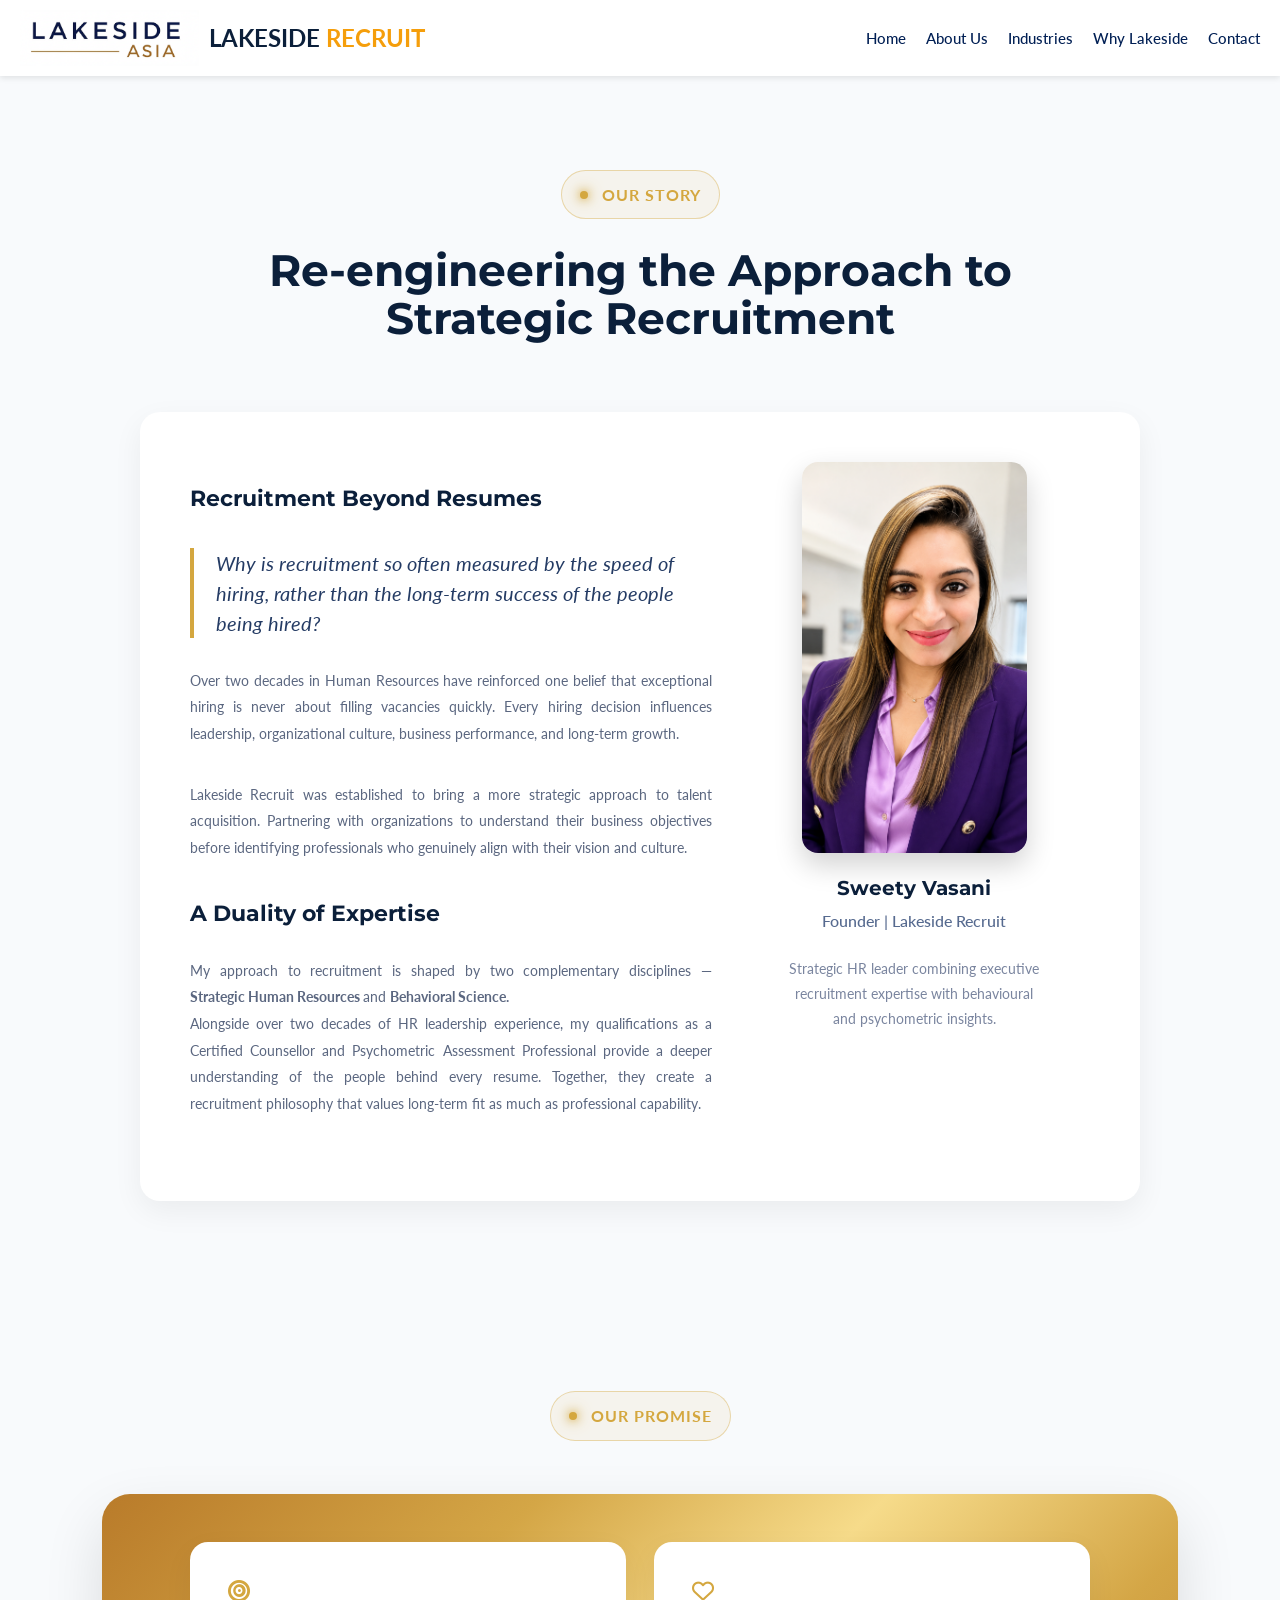
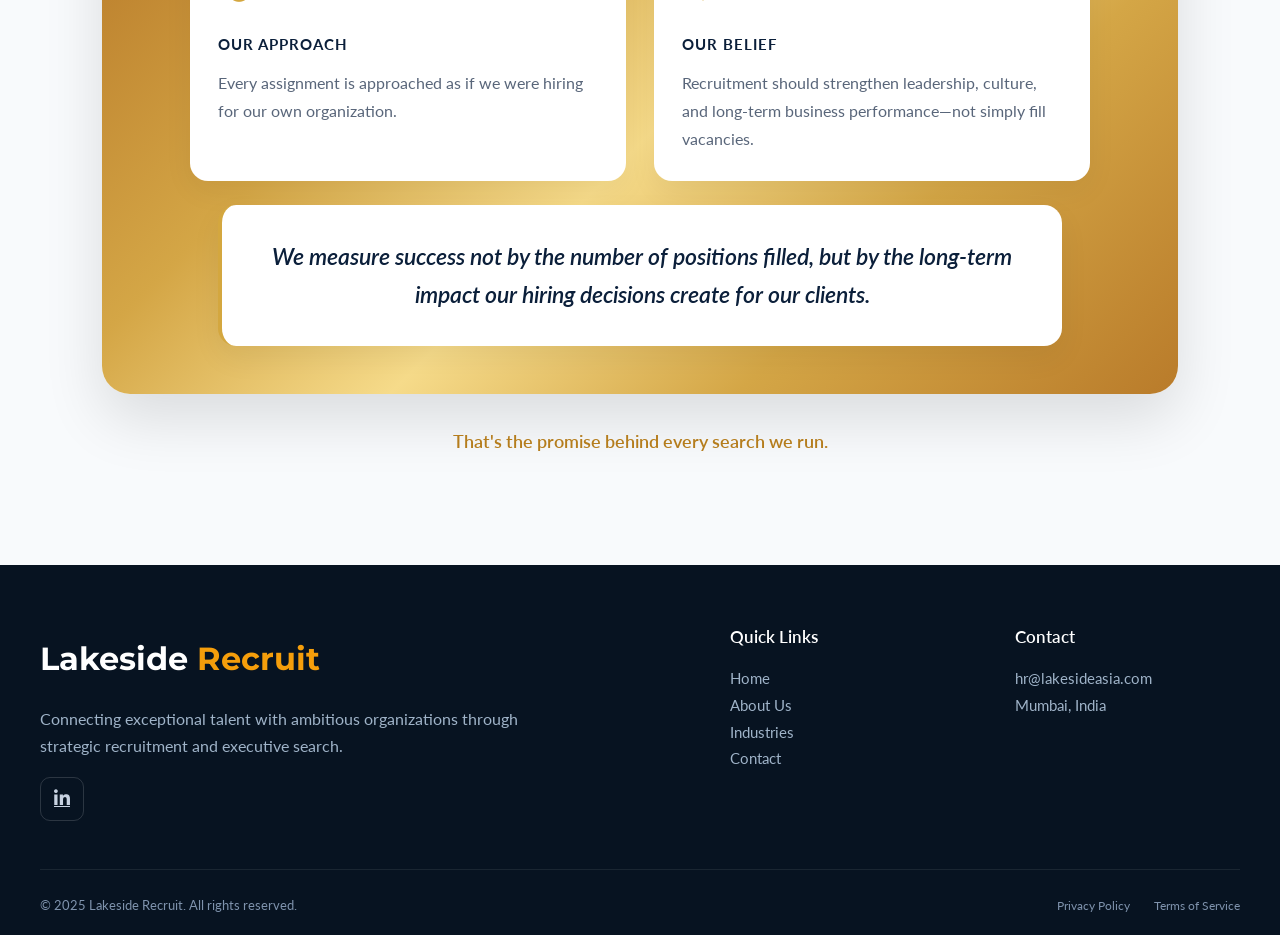
==== about.html @ e071c567 "Update about.html" ====
<!DOCTYPE html>
<html lang="en">
<head>
  <meta property="og:title" content="About Lakeside Recruit | Strategic Recruitment Experts" />
  <meta property="og:description" content="Learn how Lakeside Recruit combines strategic HR leadership, behavioural science, and executive search expertise to help organizations make better hiring decisions." />
<meta property="og:image" content="https://sweetyvasani.github.io/Lakeside-Recruit/assets/lakeside-recruit-social-banner.png" />
  <meta property="og:image:width" content="1200" />
<meta property="og:image:height" content="630" />
<meta property="og:image:alt" content="Lakeside Recruit | Executive Search | Strategic Recruitment | India & Global Reach" />
  
  <meta property="og:type" content="website" />
  <meta charset="UTF-8" />
  <meta name="viewport" content="width=device-width, initial-scale=1.0"/>
  
  <title>About Lakeside Recruit | Strategic Recruitment Experts</title>
  <meta name="description"
      content="Learn how Lakeside Recruit combines strategic HR leadership, behavioural science, and executive search expertise to help organizations make better hiring decisions.">

  <link rel="canonical" href="https://recruit.lakesideasia.com/about.html">

  <!-- Favicon -->
<link rel="icon" type="image/png" sizes="96x96" href="favicon-96x96.png">
<link rel="icon" type="image/svg+xml" href="favicon.svg">
<link rel="shortcut icon" href="favicon.ico">
<link rel="apple-touch-icon" sizes="180x180" href="apple-touch-icon.png">
<meta name="apple-mobile-web-app-title" content="Lakeside Recruit">
<link rel="manifest" href="site.webmanifest">
  <meta name="theme-color" content="#0B1F3A">
  

    <!-- ✅ Load Google Fonts -->
  <link href="https://fonts.googleapis.com/css2?family=Lato:wght@300;400;700&family=Montserrat:wght@500;600;700&display=swap" rel="stylesheet">

   <link rel="stylesheet" href="https://cdnjs.cloudflare.com/ajax/libs/font-awesome/6.4.0/css/all.min.css">
  <link rel="stylesheet" href="assets/style.css?" />

  <!-- Smooth Scroll -->
  <style>
    html {
      scroll-behavior: smooth;
    }
  </style>

 </head>
<body>
 <!-- Header -->
<header>
  <a href="index.html" class="brand">
    <img src="assets/Lakeside Human Capital Logo.png" alt="Lakeside Recruit Logo" class="logo-img" />
    <span class="brand-name">
      <strong class="brand-bold">LAKESIDE</strong>
    <strong class="brand-accent">RECRUIT</strong>
    </span>
  </a>
      <!-- add this inside header, after your <nav> -->
  <button class="menu-toggle" aria-label="Open menu" aria-expanded="false">☰</button>
  
  <nav>
    <ul>
      <li><a href="index.html">Home</a></li>
      <li><a href="about.html" class="active">About Us</a></li>
      <li><a href="index.html#industries">Industries</a></li>
      <li><a href="index.html#why-us">Why Lakeside</a></li>
       <li><a href="index.html#contact">Contact</a></li>
    </ul>
  </nav>
</header>
  

  <!-- ✅ Add the mobile nav block right AFTER the header -->
  <nav class="mobile-nav" aria-hidden="true">
    <ul>
      <li><a href="index.html">Home</a></li>
      <li><a href="about.html" class="active">About Us</a></li>
       <li><a href="index.html#industries">Industries</a></li>
      <li><a href="index.html#why-us">Why Lakeside</a></li>
      <li><a href="index.html#contact">Contact</a></li>
    </ul>
  </nav>


<!-- ==========================
     ABOUT STORY
========================== -->

<section class="about-story">

    <div class="container">

        <span class="section-eyebrow">
            <span class="eyebrow-dot"></span>
            OUR STORY
        </span>

        <h1>
            Re-engineering the Approach to <br>
            Strategic Recruitment
        </h1>

        <div class="story-card">

            <!-- Left -->

            <div class="story-content">

                <h2>Recruitment Beyond Resumes</h2>

                <blockquote>

                    Why is recruitment so often measured by the speed of hiring,
                    rather than the long-term success of the people being hired?

                </blockquote>

                <p>

                  Over two decades in Human Resources have reinforced one belief that exceptional hiring is never about filling vacancies quickly. 
                  Every hiring decision influences leadership, organizational culture, business performance, and long-term growth.

                </p>

                <p>

                  Lakeside Recruit was established to bring a more strategic approach to talent acquisition. 
                  Partnering with organizations to understand their business objectives before identifying professionals who genuinely align with their vision and culture.

                </p>

                <h2>A Duality of Expertise</h2>

                <p>

                  My approach to recruitment is shaped by two complementary disciplines — <strong> Strategic Human Resources </strong> and <strong> Behavioral Science. </strong> <br>
                  Alongside over two decades of HR leadership experience, my qualifications as a Certified Counsellor and Psychometric Assessment Professional provide a deeper understanding of the people behind every resume. Together, they create a recruitment philosophy that values long-term fit as much as professional capability.  
                  

                </p>

                         </div>

            <!-- Right -->

            <div class="founder-card">

                <img src="assets/Sweety Pic-3.png"
                     alt="Sweety Vasani">

                <h3>Sweety Vasani</h3>

                <span>
                    Founder | Lakeside Recruit
                </span>

                <p>

                Strategic HR leader combining executive recruitment expertise with behavioural and psychometric insights.

                </p>

            </div>

        </div>

    </div>

</section>


  <!-- ==========================
     OUR PROMISE
========================== -->

<section class="about-promise">

    <div class="container">

        <div class="promise-header">

            <span class="section-eyebrow">
                <span class="eyebrow-dot"></span>
                OUR PROMISE
            </span>

        </div>

      <div class="promise-panel">
        <div class="promise-grid">

            <div class="promise-box">

                <div class="promise-icon">
                    <i class="fas fa-bullseye"></i>
                </div>

                <h4>OUR APPROACH</h4>

                <p>
                    Every assignment is approached as if we were hiring for our own organization.
                </p>

            </div>

            <div class="promise-box">

                <div class="promise-icon">
                    <i class="far fa-heart"></i>
                </div>

                <h4>OUR BELIEF</h4>

                <p>
                    Recruitment should strengthen leadership, culture, and long-term business performance—not simply fill vacancies.
                </p>

            </div>

        </div>
    

        <div class="promise-quote">

            <blockquote>

                We measure success not by the number of positions filled,
                but by the long-term impact our hiring decisions create
                for our clients.

            </blockquote>

        </div>
          </div>

        <p class="promise-ending">
            That's the promise behind every search we run.
        </p>

    </div>

</section>


  <!-- ==========================
     Footer
========================== -->


<footer class="footer">

    <div class="container">

        <div class="footer-content">

            <!-- Left -->
            <div class="footer-brand">
                <h3>Lakeside <span>Recruit</span></h3>

                <p>
                    <p>
Connecting exceptional talent with ambitious organizations through strategic recruitment and executive search.
</p>
            

                <div class="footer-social">
                    <a href="https://www.linkedin.com/company/lakeside-human-capital/" target="_blank" rel="noopener noreferrer" aria-label="LinkedIn">
    <i class="fab fa-linkedin-in"></i>
</a>
                    
                                  </div>
            </div>

            <!-- Center -->
            <div class="footer-links">
                <h4>Quick Links</h4>

                <ul>
                    <li><a href="index.html">Home</a></li>
                    <li><a href="about.html">About Us</a></li>
                    <li><a href="index.html#industries">Industries</a></li>
                    <li><a href="index.html#contact">Contact</a></li>
                </ul>
            </div>

            <!-- Right -->
           <div class="footer-contact">
    <h4>Contact</h4>

    <ul>
        <li>
            <a href="mailto:hr@lakesideasia.com">
                hr@lakesideasia.com
            </a>
        </li>

        <li>
           <span>Mumbai, India</span>
            </a>
        </li>
    </ul>
</div>

        </div>

        <!-- Bottom Footer -->
        <div class="footer-bottom">

            <p>© 2025 Lakeside Recruit. All rights reserved.</p>

            <div class="footer-bottom-links">
                <a href="#">Privacy Policy</a>
                <a href="#">Terms of Service</a>
            </div>

        </div>

    </div>

</footer>

  <script src="script.js"></script>
</body>
</html>
---- assets/style.css ----
/* ================== GLOBAL ================== */
body {
  margin: 0;
  font-family: 'Lato', sans-serif;
  color: #333;
  line-height: 1.7;
}

/* Force hide hamburger on desktop */
.menu-toggle {
  display: none;
}

/* Headings & Brand Font */
h1, h2, h3 {
  font-family: 'Montserrat', sans-serif;  
}

.navbar-brand {
  font-family: 'Montserrat', sans-serif;
  font-weight: 700;
  letter-spacing: 1px;
  color: #0b1f3b;
}

html, body {
  overflow-x: hidden;
}

/* ================== HEADER ================== */
header {
  position: fixed;          
  top: 0;
  left: 0;
  width: 100%;
  display: flex;
  align-items: center;   /* keeps logo + text aligned vertically */
  justify-content: space-between;   /* ✅ logo left, nav right */
  background: #fff;        /* White background */
  padding: 10px 20px;
  z-index: 1000;
  box-shadow: 0 2px 6px rgba(0,0,0,0.1); /* subtle shadow */
  box-sizing: border-box;   /* ✅ include padding inside width */
}

/* Brand block (logo + text) */
header .brand {
  display: flex;
  align-items: center;   /* ✅ keeps text vertically centered with logo */
  text-decoration: none;
  flex-shrink: 0;   /* ✅ logo never shrinks */
}

header img {
  height: 64px;   /* mobile / default */
  width: auto;
}

.brand-bold {
    color: #0b1f3a;      /* Your existing navy */
    font-weight: 700;
}

.brand-accent {
    color: #f59e0b;      /* Same orange as footer */ 
    font-weight: 700;
}

@media (min-width: 1024px) {
  header img {
    height: 56px; /* desktop */
  }
}

header .brand-name {
  font-size: 24px;
  font-weight: 600;
  color: #001F54;   /* Navy text */
  margin-left: 10px;
  white-space: nowrap;   /* ✅ keeps text on one line */
}

/* navigation menu */

header nav {
  flex: 1;               /* ✅ nav takes remaining space */
  display: flex;
  justify-content: flex-end; /* ✅ push items to the right */
  min-width: 0;          /* ✅ allow shrinking */
}

header nav ul {
  display: flex;
  flex-wrap: wrap;       /* ✅ prevent overflow by wrapping */
  list-style: none;
  margin: 0;
  padding: 0;
}

header nav ul li {
  margin-left: 20px;
  white-space: nowrap;   /* ✅ keep items on one line each */
}

header nav ul li a {
  text-decoration: none;
  font-size: 15px;  /* ✅ slightly smaller text */
  font-weight: 500;
  color: #001F54;   /* Navy text */
  transition: color 0.3s ease, border-bottom 0.3s ease;
}

header nav ul li a:hover {
  color: #14b8a6; /* ✅ Teal hover */
  border-bottom: 2px solid #14b8a6; /* ✅ Teal underline */
  padding-bottom: 2px;
}

/* Push page content down so it doesn’t hide under sticky nav */
body {
  padding-top: 70px; /* adjust depending on navbar height */
}

/* ================== MOBILE NAV + HERO TWEAKS (append only) ================== */

/* mobile hamburger button (hidden on desktop) */
.menu-toggle {
  display: none;
  background: none;
  border: none;
  font-size: 22px;
  line-height: 1;
  cursor: pointer;
  padding: 8px;
  color: #0a2540;
  background: transparent;
  border-radius: 6px;
}

/* mobile menu container (hidden by default) */
.mobile-nav {
  position: fixed;
  left: 12px;
  right: 12px;
  top: 72px;
  background: #fff;
  border-radius: 12px;
  box-shadow: 0 16px 40px rgba(0,0,0,0.12);
  overflow: hidden;
  max-height: 0;
  opacity: 0;
  transition: max-height .32s ease, opacity .24s ease;
  z-index: 1500;
}

.mobile-nav.open {
  max-height: 520px;
  opacity: 1;
}

.mobile-nav ul {
  list-style: none;
  margin: 0;
  padding: 12px;
  display: flex;
  flex-direction: column;
  gap: 6px;
}

.mobile-nav a {
  display: block;
  padding: 12px 14px;
  text-decoration: none;
  color: #0a2540;
  font-weight: 600;
  border-radius: 8px;
}

.mobile-nav a:hover {
  background: rgba(20,184,166,0.06);
  color: #14b8a6;
}

/* Small-screen overrides */
@media (max-width: 768px) {
  .menu-toggle { display: block; }
  header nav { display: none !important; }
  header img { display: none; }
    body { padding-top: 62px; }
  .mobile-nav { top: 62px; left: 10px; right: 10px; }


  /* Fix brand overflow on mobile */

  header {
    justify-content: space-between;
    padding: 12px 18px;
}
  
header .brand {
  flex-shrink: 1;   /* allow brand to shrink */
  min-width: 0;     /* prevent overflow in flex */
  width: auto;
}


header .brand-name {
  font-size: 26px;   /* smaller so full name fits */
  margin-left: 0;
  font-weight: 700;
  white-space: nowrap;
}

.menu-toggle{
    display:block;
    position:absolute;
    right:16px;
    top:50%;
    transform:translateY(-50%);

    width:42px;
    height:42px;

    border:none;
    background:none;

    font-size:28px;
    color:#0B1F3A;

    cursor:pointer;

    z-index:2000;
}  
}


/* ===============================
   Hero Section - Lakeside Recruit
================================ */

.recruit-hero {
  position: relative;
  background-color: #0B1F3A;
  color: #ffffff;
    display: flex;
  padding-top: 60px;
  padding-bottom: 80px;
  overflow: hidden;
      min-height: 70vh;
    align-items: center;
  justify-content: center;
}

/* Subtle grid overlay */
.recruit-hero::before {
  content: "";
  position: absolute;
  inset: 0;
  background-image: 
    linear-gradient(rgba(255,255,255,0.025) 1px, transparent 1px),
    linear-gradient(90deg, rgba(255,255,255,0.04) 1px, transparent 1px);
  background-size: 60px 60px;
  pointer-events: none;
}

/* Soft blueprint texture overlay */
.recruit-hero .hero-overlay {
  position: absolute;
  inset: 0;
  background: radial-gradient(circle at 30% 40%, rgba(255,255,255,0.05), transparent 60%);
  pointer-events: none;
}

.recruit-hero .hero-content {
  position: relative;
  max-width: 1200px;
  width: 100%;
    z-index: 2;
margin-bottom: 0;
  text-align: center;

  display: flex;
  flex-direction: column;
  align-items: center;
  
  opacity: 0;
  transform: translateY(25px);
  animation: fadeUp 0.8s ease forwards;
}

@keyframes fadeUp {
  to {
    opacity: 1;
    transform: translateY(0);
  }
}


.recruit-hero .hero-eyebrow {
  display: inline-flex;
  align-items: center;
  justify-content: center;
  padding: 12px 22px;
  border: 1px solid rgba(212,167,63,0.40);
  border-radius: 999px;
  background: rgba(212,167,63,0.08);
  color: #d4a73f;
    font-size: 18px;
  font-weight: 700;
  letter-spacing: 1px;
    text-transform: uppercase;
    margin-bottom: 12px;
    box-shadow:
    0 0 12px rgba(212,167,63,0.12),
    0 0 24px rgba(212,167,63,0.05);

  animation: eyebrowPulse 3s ease-in-out infinite;
  }

@keyframes eyebrowPulse {

  0% {
    box-shadow:
      0 0 12px rgba(212,167,63,0.10),
      0 0 24px rgba(212,167,63,0.04);
  }

  50% {
    box-shadow:
      0 0 20px rgba(212,167,63,0.25),
      0 0 40px rgba(212,167,63,0.10);
  }

  100% {
    box-shadow:
      0 0 12px rgba(212,167,63,0.10),
      0 0 24px rgba(212,167,63,0.04);
  }
}

.eyebrow-dot {
  width: 8px;
  height: 8px;
  border-radius: 50%;
  background: #D4A73F;
  margin-right: 10px;

  box-shadow:
    0 0 8px #D4A73F,
    0 0 16px #D4A73F;

  animation: dotPulse 2s ease-in-out infinite;
}

@keyframes dotPulse {
  50% {
    transform: scale(1.25);
  }
}

.eyebrow-text {
    display: inline-block;
    animation: eyebrowFloat 3s ease-in-out infinite;
}

@keyframes eyebrowFloat {

    0% {
        transform: translateY(0px);
    }

    50% {
        transform: translateY(-2px);
    }

    100% {
        transform: translateY(0px);
    }

}

.recruit-hero h1 {
  font-size: 68px;
  font-weight: 600;
  line-height: 1.02;
  margin-bottom: 20px;
  letter-spacing: -1px;
  max-width: 1100px;
  text-align: center;
  color: #F8F9FB;
}

.hero-accent {
    color: #D4A73F;      /* Same orange as footer */ 
  white-space: nowrap;
  background: linear-gradient(
        135deg,
        #8F5B1E 0%,
        #B67A2A 18%,
        #D4A73F 38%,
        #F2D48A 50%,
        #D4A73F 62%,
        #B67A2A 82%,
        #8F5B1E 100%
    );
  
-webkit-background-clip: text;
    background-clip: text;
    -webkit-text-fill-color: transparent;

    font-weight: 800;
}



.recruit-hero h1 .hero-line {
  display: block;
  }

.recruit-hero .hero-subtext {
  font-size: 20px;
  line-height: 1.8;
  opacity: 0.9;
  margin-bottom: 0px;
  max-width: 850px;
    text-align: center;
  color: rgba(255,255,255,0.82);
}

.recruit-hero .hero-audience {
  font-size: 15px;
  opacity: 0.7;
  margin-bottom: 42px;
}

.hero-tagline {
  font-size: 24px;
  font-weight: 600;
  color: #f59e0b;
  margin: 12px 0 18px;
  line-height: 1.3;
  text-align: center;
}

/* Buttons */
.recruit-hero .hero-buttons {
  display: flex;
  justify-content: center;
   margin-top: 32px;
}

@media (max-width: 768px) {
  .hero-buttons {
    flex-direction: column;
    align-items: flex-start;
  }
}

.recruit-hero .btn-primary {
  background: linear-gradient(
135deg,
#7a4d22 0%,
#a56a2a 25%,
#d39a4d 50%,
#e9c27a 70%,
#a56a2a 100%
);
  
  color: #0B1F3A;
  padding: 18px 42px;
  border-radius: 8px;
  text-decoration: none;
  font-weight: 600;
  transition: all 0.35s ease;
  border: 1px solid rgba(255,255,255,0.12);
  
    box-shadow:
      0 12px 24px rgba(165,106,42,0.30),
      inset 0 1px 1px rgba(255,255,255,0.20);
  
   position: relative;
  overflow: hidden;
}

.recruit-hero .btn-primary::after {
  content: "";
  position: absolute;
  inset: 1px;

  border-radius: 7px;

  background: linear-gradient(
      to bottom,
      rgba(255,255,255,0.15),
      transparent 35%
  );

  pointer-events: none;
}

.recruit-hero .btn-primary:hover {
  box-shadow:
      0 14px 30px rgba(212,167,63,0.35),
      0 0 24px rgba(212,167,63,0.18);
  transform: translateY(-3px);
}

.recruit-hero .btn-primary::before {
  content: "";

  position: absolute;

  top: 0;
  left: -100%;

  width: 100%;
  height: 100%;

  background: linear-gradient(
      120deg,
      transparent,
      rgba(255,255,255,0.25),
      transparent
  );

  transition: all 0.8s ease;
}

.recruit-hero .btn-primary:hover::before {
  left: 100%;
}


/* Gradient divider */
.recruit-hero .hero-divider {
  position: absolute;
  bottom: 0;
  left: 0;
  width: 100%;
  height: 3px;
  background: linear-gradient(90deg, #2bb673, #d4a73f, #2c7be5);
}

/* Responsive */
@media (max-width: 768px) {

    .recruit-hero{
        min-height: auto;
        padding: 90px 24px 70px;
    }

    .recruit-hero .hero-content{
        max-width:100%;
    }

    .recruit-hero .hero-eyebrow{

        padding:12px 18px;
        font-size:15px;
        line-height:1.4;

        max-width:340px;
        width:100%;
        justify-content:center;

        margin-bottom:24px;
    }

    .recruit-hero h1{

        font-size:34px;
        line-height:1.08;

        margin-bottom:22px;

        letter-spacing:-0.5px;
    }

    .recruit-hero .hero-subtext{

        font-size:14px;
        line-height:1.7;

        max-width:100%;

        margin-bottom:0;
    }

    .hero-tagline{

        font-size:20px;
        line-height:1.4;

        margin:16px 0;
    }

    .recruit-hero .hero-buttons{

        width: 100%;
    display: flex;
    justify-content: center;
    margin-top: 30px;
      margin-top:30px;
    }

    .recruit-hero .btn-primary{
         width: auto;
    min-width: 280px;
    max-width: 320px;
    padding: 16px 28px;
    text-align: center;
    }

}

/* =================================
   RECRUITMENT HIGHLIGHTS
================================= */

.recruit-highlights {
    background: #ffffff;
    padding: 45px 20px 55px;
}

.highlights-grid {
    max-width: 1150px;
    margin: 0 auto;

    display: grid;
    grid-template-columns: repeat(5, 1fr);
    gap: 18px;
}

.highlight-card {
    background: #ffffff;

    border: 2px solid #3f56cc;

    border-radius: 12px;

    padding: 24px 18px;

    text-align: center;

    transition: all 0.3s ease;

    box-shadow:
        0 6px 14px rgba(0,0,0,0.05);
}

.highlight-card:hover {
    transform: translateY(-5px);

    box-shadow:
        0 15px 28px rgba(0,0,0,0.10);
}

.highlight-icon {
    margin-bottom: 16px;
}

.highlight-icon i {
    font-size: 30px;
    color: #7f89f0;
}

.highlight-card h3 {
    margin: 0 0 4px;

    font-size: 18px;
    font-weight: 700;

    color: #222;
    line-height: 1.3;
}

.highlight-card .highlight-title {
  font-size: 18px;
    font-weight: 700;
       margin: 13px 0 17px;
   line-height: 1.2;
}

.highlight-card .highlight-number {
    font-size: 34px !important;
    font-weight: 800;
    line-height: 1;
}

.highlight-card p {
    margin: 0;

    font-size: 15px;
    color: #555;

    line-height: 1.4;
}

@media (max-width: 992px) {

    .highlights-grid {
        grid-template-columns: repeat(2, 1fr);
    }

}

@media (max-width: 576px) {

    .highlights-grid {
        grid-template-columns: 1fr;
    }

}


/* ===============================
WHY LAKESIDE RECRUIT
================================ */

.why-recruit {
background: #F8FAFC;
padding: 70px 20px 90px;
}

.why-recruit .container {
max-width: 1200px;
margin: 0 auto;
text-align: center;
}

.why-recruit .section-eyebrow {
  display: inline-flex;
  align-items: center;
  justify-content: center;
  gap: 4px;

  padding: 10px 18px;

  border: 1px solid rgba(212,167,63,0.40);
  border-radius: 999px;

   background: rgba(212,167,63,0.08);

  color: #D4A73F;

  font-size: 16px;
  font-weight: 700;
  letter-spacing: 1px;
  text-transform: uppercase;

  margin-bottom: 8px;
}

.eyebrow-dot {
  width: 8px;
  height: 8px;

  background: #D4A73F;
  border-radius: 50%;

  display: inline-block;
  flex-shrink: 0;

  animation: pulseGold 2s infinite;
}

@keyframes pulseGold {

  0% {
    transform: scale(1);
    box-shadow: 0 0 0 0 rgba(212, 167, 63, 0.7);
  }

  70% {
    transform: scale(1.15);
    box-shadow: 0 0 0 8px rgba(212, 167, 63, 0);
  }

  100% {
    transform: scale(1);
    box-shadow: 0 0 0 0 rgba(212, 167, 63, 0);
  }

}

.why-recruit h2 {
font-size: 44px;
line-height: 1.1;
color: #0B1F3A;
margin-bottom: 30px;
max-width: 900px;
margin-left: auto;
margin-right: auto;
}

.section-intro {
max-width: 900px;
margin: 0 auto 35px;
font-size: 18px;
line-height: 1.8;
color: #555;
}

.recruit-pillars {
display: grid;
grid-template-columns: repeat(3, 1fr);
gap: 24px;
}

.pillar-card {
background: #ffffff;
border: 1px solid rgba(11,31,58,0.08);
border-radius: 14px;
padding: 32px 28px;
transition: all 0.3s ease;
}

.pillar-card:hover {
transform: translateY(-8px);
box-shadow: 0 20px 40px rgba(11,31,58,0.08);
}

.pillar-card h3 {
color: #0B1F3A;
margin-bottom: 18px;
font-size: 24px;
}

.pillar-card p {
color: #666;
line-height: 1.8;
font-size: 16px;
  text-align: left
}

.pillar-line {
    width: 50px;
    height: 3px;
    background: #D4A73F;
    margin: 0 auto 25px;
    border-radius: 3px;
}

.pillar-card::before {
    width: 60px;
}

/* Mobile */

@media (max-width: 768px) {

.why-recruit {
padding: 80px 20px;
}

.why-recruit h2 {
font-size: 32px;
}

 .why-recruit .pillar-card p {
   text-align: center
 }

.recruit-pillars {
grid-template-columns: 1fr;
}

}


/* ===============================
   INDUSTRIES WE SERVE
================================ */

.industries-section {
    background: #0B1F3A;
    padding: 100px 20px;
}

.industries-section .container {
    max-width: 1300px;
    margin: 0 auto;
  text-align: center;
}

.industries-section .section-eyebrow {
  display: inline-flex;
  align-items: center;
  justify-content: center;
  gap: 4px;

  padding: 10px 18px;

  border: 1px solid rgba(212,167,63,0.40);
  border-radius: 999px;

   background: rgba(212,167,63,0.08);

  color: #D4A73F;

  font-size: 16px;
  font-weight: 700;
  letter-spacing: 1px;
  text-transform: uppercase;

  margin-bottom: 8px;
}

.industries-section h2 {
    text-align: center;
    color: #ffffff;
    font-size: 40px;
    line-height: 1.15;
    margin-bottom: 24px;
    max-width: 900px;
    margin-left: auto;
    margin-right: auto;
}

.industries-section .section-intro {
    text-align: center;
    color: rgba(255,255,255,0.82);
    max-width: 850px;
    margin: 0 auto 60px;
    font-size: 17px;
    line-height: 1.8;
}


.industry-grid {
    display: grid;
    grid-template-columns: repeat(4, 1fr);
    gap: 24px;
}

.industry-card {
    position: relative;
    height: 230px;
    overflow: hidden;
    border-radius: 14px;
    cursor: pointer;
  border: 1px solid rgba(255,255,255,.08);
    box-shadow: 0 10px 25px rgba(0,0,0,.18);
  transition: all .4s ease;
}

.industry-card img {
    width: 100%;
    height: 100%;
    object-fit: cover;
    display: block;
    transition: transform .6s ease;
}

.industry-overlay {
    position: absolute;
    inset: 0;

    background: linear-gradient(
        to top,
        rgba(0,0,0,.78) 0%,
        rgba(0,0,0,.35) 45%,
        rgba(0,0,0,.15) 100%
    );

    display: flex;
    align-items: flex-end;
    justify-content: center;
padding-bottom: 28px;
    padding: 20px;
    text-align: center;

    transition: all .4s ease;
}

.industry-overlay h3 {
    color: #fff;
    font-size: 22px;
    line-height: 1.15;
    font-weight: 700;
    margin: 0;
}

.industry-card:hover img {
    transform: scale(1.08);
}

.industry-card:hover {
    transform: translateY(-6px);
  border-color: rgba(212,167,63,.45);
}

.industry-card:hover .industry-overlay {
    background: linear-gradient(
        to top,
        rgba(11,31,58,.90),
        rgba(11,31,58,.45)
    );
}

@media (max-width: 992px) {

    .industry-grid {
        grid-template-columns: repeat(2, 1fr);
    }

}

@media (max-width: 768px) {

    .industries-section {
        padding: 80px 20px;
    }

    .industries-section h2 {
        font-size: 32px;
    }

    .industry-grid {
        grid-template-columns: 1fr;
    }

}


/* ===============================
   HIRING SOLUTIONS
================================ */

.solutions-section {
    background: #ffffff;
    padding: 100px 20px;
}

.solutions-section .container {
    max-width: 1200px;
    margin: 0 auto;
  text-align: center;
}

.solutions-section .section-eyebrow {
  display: inline-flex;
  align-items: center;
  justify-content: center;
  gap: 4px;

  padding: 10px 18px;

  border: 1px solid rgba(212,167,63,0.40);
  border-radius: 999px;

   background: rgba(212,167,63,0.08);

  color: #D4A73F;

  font-size: 16px;
  font-weight: 700;
  letter-spacing: 1px;
  text-transform: uppercase;

  margin-bottom: 8px;
  }

.solutions-section h2 {
    text-align: center;
    color: #0B1F3A;
    font-size: 44px;
    line-height: 1.15;
    margin-bottom: 40px;
}

.solutions-grid {
    display: grid;
    grid-template-columns: repeat(4, 1fr);
    gap: 24px;
}

.solution-content {
    display: flex;
    flex-direction: column;
    gap: 10px;
}

.solution-card {
    background: #ffffff;
    border: 1px solid #e5e7eb;
    border-radius: 14px;

    padding: 28px 24px;

    min-height: 85px;

    transition: all 0.3s ease;

    display: flex;
        align-items: flex-start;
    justify-content: center;
}

.solution-card i {
    font-size: 18px;
    color: #D4A73F;
    margin-bottom: 14px;
}

.solution-card h3 {
    color: #0B1F3A;
    font-size: 20px;
    line-height: 1.35;
    margin: 0;
    font-weight: 600;
}

.solution-card:hover {
    transform: translateY(-6px);

  background: #ffffff;
border-color: #D4A73F;

        box-shadow:
        0 15px 35px rgba(0,0,0,0.08);
}

/* Tablet */

@media (max-width: 992px) {

    .solutions-grid {
        grid-template-columns: repeat(2, 1fr);
    }

}

/* Mobile */

@media (max-width: 768px) {

    .solutions-section {
        padding: 80px 20px;
    }

    .solutions-section h2 {
        font-size: 32px;
    }

    .solutions-grid {
        grid-template-columns: 1fr;
    }

}

/* ===============================
   HOW WE WORK
================================ */

.process-section {
    background: #0B1F3A;
    padding: 90px 20px;
}

.process-section .container {
    max-width: 1300px;
    margin: 0 auto;
  text-align: center;
}

.process-section .section-eyebrow {
  display: inline-flex;
  align-items: center;
  justify-content: center;
  gap: 4px;

  padding: 10px 18px;

  border: 1px solid rgba(212,167,63,0.40);
  border-radius: 999px;

   background: rgba(212,167,63,0.08);

  color: #D4A73F;

  font-size: 16px;
  font-weight: 700;
  letter-spacing: 1px;
  text-transform: uppercase;

  margin-bottom: 8px;
  }

.process-section h2 {
    text-align: center;
    color: #ffffff;
    font-size: 38px;
    line-height: 1.15;
    margin-bottom: 60px;
  font-weight: 700;
}

.process-timeline {
    display: flex;
    align-items: center;
    justify-content: center;
}

.timeline-step {
    text-align: center;
    min-width: 140px;
}

.timeline-number {
    width: 38px;
    height: 38px;
    margin: 0 auto 8px;

    border-radius: 50%;

    background: rgba(255,255,255,0.08);

    color: #D4A73F;

    display: flex;
    align-items: center;
    justify-content: center;

    font-weight: 900;
    font-size: 17px;
}

.timeline-step h3 {
    color: #ffffff;
    font-size: 18px;
    line-height: 1.4;
    font-weight: 600;
    margin: 0;
}

.timeline-line {
    flex: 1;
    max-width: 90px;
    height: 2px;
    background: rgba(212,167,63,0.35);
}


/* Tablet */

@media (max-width: 992px) {

    .process-timeline {
        flex-wrap: wrap;
        gap: 25px;
    }

    .timeline-line {
        display: none;
    }

}

/* Mobile */

@media (max-width: 768px) {

    .process-section h2 {
        font-size: 32px;
    }

    .timeline-step {
        min-width: 120px;
    }

    .timeline-step h3 {
        font-size: 16px;
    }



}


/* =================================
   Contact Section
================================= */

.contact-section {
    background: #f8f8f7;
    padding: 100px 20px;
    text-align: center;
}

.contact-section .section-tag {
 display: inline-flex;
  align-items: center;
  justify-content: center;
  gap: 4px;

  padding: 10px 18px;

  border: 1px solid rgba(212,167,63,0.40);
  border-radius: 999px;

   background: rgba(212,167,63,0.08);

  color: #D4A73F;

  font-size: 16px;
  font-weight: 700;
  letter-spacing: 1px;
  text-transform: uppercase;

  margin-bottom: 8px;
  }

.contact-section h2 {
    font-size: 44px;
    font-weight: 700;
    color: #0B1F3A;
    line-height: 1.1;
    margin-bottom: 24px;
}

.contact-intro {
    max-width: 900px;
    margin: 0 auto 50px;
    font-size: 18px;
    line-height: 1.8;
    color: #4b5563;
}

/* Card */

.contact-card {
    max-width: 800px;
    margin: 0 auto;

    background: #ffffff;

    border: 1px solid #e5e7eb;
    border-radius: 18px;

    padding: 35px;

    box-shadow: 0 10px 30px rgba(11,31,58,0.05);
}

/* Form */

.contact-form {
    width: 100%;
}

.form-grid {
    display: grid;
    grid-template-columns: repeat(2, minmax(0, 1fr));
    gap: 20px;
    margin-bottom: 24px;
}

.form-group {
    text-align: left;
}

.form-group label {
    display: block;
    font-size: 13px;
    font-weight: 700;
    letter-spacing: 0.5px;
    color: #0B1F3A;
    text-transform: uppercase;
    margin-bottom: 8px;
}

.contact-form input,
.contact-form textarea {
    width: 100%;
    border: 1px solid #d1d5db;
    border-radius: 10px;
  box-sizing: border-box;

    padding: 16px 18px;

    font-size: 15px;
    font-family: inherit;

    transition: all 0.3s ease;
}

.contact-form input:focus,
.contact-form textarea:focus {
    border-color: #d4a73f;
    outline: none;
}

.contact-form textarea {
    min-height: 100px;
    resize: vertical;
}

/* Consent */

.consent-box {
    display: flex;
    align-items: flex-start;
    gap: 12px;

    margin-top: 20px;
    margin-bottom: 28px;

    text-align: left;
}

.consent-box input {
    margin-top: 4px;
    width: auto;
}

.consent-box label {
    font-size: 14px;
    line-height: 1.7;
    color: #6b7280;
}

.consent-box a {
    color: #d4a73f;
    text-decoration: none;
    font-weight: 600;
}

/* Button */

.contact-btn {
    background: #d4a73f;
    color: #ffffff;

    border: none;
    border-radius: 10px;

    padding: 16px 40px;

    font-size: 18px;
    font-weight: 600;

    cursor: pointer;
    transition: 0.3s ease;
}

.contact-btn:hover {
    background: #bf932f;
}

/* Email */

.contact-email {
    margin-top: 24px;
    font-size: 14px;
    color: #6b7280;
}

.contact-email a {
    color: #0B1F3A;
    font-weight: 600;
    text-decoration: none;
}

.contact-email a:hover {
    color: #d4a73f;
}

/* Mobile */

@media (max-width: 768px) {

    .contact-section h2 {
        font-size: 32px;
    }

    .form-grid {
        grid-template-columns: 1fr;
    }

    .contact-card {
        padding: 28px;
    }

    .contact-btn {
        width: 100%;
    }
}


/*==================================
        ABOUT STORY
===================================*/

.about-story{

    padding:100px 20px;

    background:#F8FAFC;

}

.about-story .container{

    max-width:1000px;

    margin:auto;

    text-align:center;

}

.about-story .section-eyebrow {
  display: inline-flex;
  align-items: center;
  justify-content: center;
  gap: 4px;

  padding: 10px 18px;

  border: 1px solid rgba(212,167,63,0.40);
  border-radius: 999px;

   background: rgba(212,167,63,0.08);

  color: #D4A73F;

  font-size: 16px;
  font-weight: 700;
  letter-spacing: 1px;
  text-transform: uppercase;

  margin-bottom: 8px;
}


.about-story h1{

    font-size:44px;
  font-weight: 700;

    line-height:1.08;

    color:#0B1F3A;

    margin:20px auto 70px;

    max-width:850px;

}

.story-card{

    background:#fff;

    border-radius:20px;

    padding:50px;

    display:grid;

    grid-template-columns:58% 42%;

    gap:70px;

    box-shadow:

    0 10px 30px rgba(0,0,0,.06);

}

.story-content{

    text-align:left;

}

.story-content h2{

    color:#0B1F3A;

    font-size:22px;

    margin-bottom:25px;
  font-weight: 700;

}

.story-content blockquote{

    border-left:4px solid #D4A73F;


    padding-left:22px;

    margin:30px 0;

    font-style:italic;

    font-size:20px;

    line-height:1.5;

    color:#243B64;

}

.story-content p{

    color:#5B6780;

    font-size:14px;

    line-height:1.9;

    margin-bottom:34px;
  text-align: justify;

}

.founder-card{

    text-align:center;
  width:70%;

}

.founder-card img{

    width:85%;
  max-width:350px;

    border-radius:16px;
   height: auto;
    
    box-shadow:

    0 12px 28px rgba(0,0,0,.18);

}

.founder-card h3{

    margin-top:10px;
  margin-bottom:2px;

    color:#0B1F3A;

    font-size:20px;

}

.founder-card span{

    display:block;

    margin-top:0;
 margin-bottom:18px;
  
    color:#566A8F;

    font-weight:500;

}

.founder-card p{

    margin-top:22px;

    color:#7A859F;

    line-height:1.8;

    font-size:14px;

}

/* =====================================
   About Us - Mobile
===================================== */

@media (max-width:768px){

.about-story{

    padding:70px 20px;

}

.about-story h1{

    font-size:34px;
    line-height:1.08;
    margin:20px auto 50px;

}

.story-card{

    display:flex;
    flex-direction:column;

    padding:30px 24px;

    gap:40px;

}

.founder-card{

    width:100%;
    order:-1;

}

.founder-card img{

    width:180px;
    max-width:180px;

}

.founder-card h3{

    margin-top:18px;
    font-size:28px;

}

.founder-card span{

    font-size:18px;

}

.founder-card p{

    max-width:100%;
    margin-top:18px;

    text-align:center;

}

.story-content{

    text-align:left;

}

.story-content h2{

    font-size:28px;
line-height:1.35;
    margin-bottom:20px;
  font-weight:700;
}

.story-content blockquote{

    font-size:22px;
  line-height:1.65;

    padding-left:18px;
max-width:100%;
    margin:24px 0;
  border-left:3px solid #D4A73F;

}

.story-content p{

    text-align:left;

    font-size:17px;

    line-height:1.9;

}

}

/* ==========================================
   ABOUT - OUR PROMISE
========================================== */

.about-promise{

    padding:90px 20px;

        background:#F8FAFC;
  }

.promise-panel{

    max-width:980px;

    margin:0 auto;

    padding:48px;

    border-radius:28px;

    background:
linear-gradient(
135deg,
#B97B2A 0%,
#D4A646 28%,
#F6DB8A 50%,
#D4A646 72%,
#B97B2A 100%
);

    box-shadow:
        0 25px 60px rgba(0,0,0,.12);

}

.promise-header{

    display:flex;
    justify-content:center;
    margin-bottom:45px;

}

.about-promise .section-eyebrow {
  display: inline-flex;
  align-items: center;
  justify-content: center;
  gap: 4px;

  padding: 10px 18px;

  border: 1px solid rgba(212,167,63,0.40);
  border-radius: 999px;

   background: rgba(212,167,63,0.08);

  color: #D4A73F;

  font-size: 16px;
  font-weight: 700;
  letter-spacing: 1px;
  text-transform: uppercase;

  margin-bottom: 8px;
}

.promise-grid{

    display:flex;
  justify-content:center;
        gap:28px;
  flex-wrap:wrap;
    margin-bottom:30px;

}

.promise-box{

    width:100%;
    max-width:380px;

    background:#fff;

    border-radius:18px;

    padding:28px;

    box-shadow:0 10px 30px rgba(0,0,0,.05);

    transition:.35s ease;

}

.promise-box:hover{

    transform:translateY(-5px);

    box-shadow:0 20px 40px rgba(0,0,0,.08);

}

.promise-icon{

    width:42px;
    height:42px;

    display:flex;
    align-items:center;
    justify-content:center;

    color:#D4A73F;

    font-size:22px;

    margin-bottom:14px;

}

.promise-box h4{

    font-size:15px;

    letter-spacing:1px;

    font-weight:700;

    color:#0B1F3A;

    margin-bottom:12px;

}

.promise-box p{

    color:#59667A;

    font-size:1rem;

    line-height:1.75;
  margin:0;

}

.promise-quote{

    max-width:760px;
    margin:28px auto 0;

    background:#FFFFFF;

    border-left:4px solid #D4A73F;

    border-radius:18px;

    padding:32px 40px;

    box-shadow:0 12px 30px rgba(0,0,0,.06);

  position:relative;
    margin-top:-6px;

}

.promise-quote blockquote{

    margin:0;

    font-size:1.45rem;

    line-height:1.65;

    font-style:italic;

    font-weight:600;

    color:#0B1F3A;

    text-align:center;

}

.promise-ending{

  margin-top:32px;

    text-align:center;

    font-size:1.15rem;

    color:#B57D1D;

    font-weight:600;

}

/* ==========================================
   OUR PROMISE - MOBILE
========================================== */

@media(max-width:768px){

    .promise-grid{

        flex-direction:column;
        align-items:center;

    }

    .promise-box{

        max-width:100%;

    }

    .promise-box h4{

        font-size:14px;

    }

    .promise-box p{

        font-size:.95rem;

    }

  .promise-panel{

    padding:26px;

}

   .promise-quote{

        max-width:100%;

        padding:24px;

        margin:24px auto 30px;

    }

   .promise-quote blockquote{

        font-size:1.15rem;

        line-height:1.6;

    }

    .promise-ending{

        font-size:1rem;

    }

}



/* ===========================
   Footer
=========================== */

.footer {
    background: #071321;
     padding: 35px 0 18px;
    color: #9fb3c8;
}

.footer .container{
    max-width:1200px;
    margin:0 auto;
    padding:0 32px;
}

.footer-content {
    display: grid;
    grid-template-columns: 2.8fr 1fr 1fr;
    gap: 60px;
    align-items: flex-start;
}

.footer h3 {
    color: #ffffff;
    font-size: 2rem;
    margin-bottom: 18px;
    font-weight: 700;
}

.footer h3 span {
    color: #f59e0b;   /* Recruit Accent */
}

.footer h4 {
    color: #ffffff;
    font-size: 1.05rem;
    margin-bottom: 14px;
    font-weight: 600;
}

.footer p {
    line-height: 1.8;
    margin-bottom: 12px;
    color: #9fb3c8;
}

.footer-brand p {
    line-height: 1.7;
    max-width: 520px;
}

.footer-links ul {
    list-style: none;
    padding: 0;
       margin: 0;
}

.footer-links li {
    margin: 0;
}

.footer-links a {
    color: #9fb3c8;
    display: block;
   padding: 4px 0;
  font-size: 15px;
    text-decoration: none;
    transition: 0.3s;
  line-height: 1.25;
}

.footer-links a:hover {
    color: #ffffff;
}

.footer-social {
    display: flex;
    gap: 12px;
    margin-top: 18px;
}

.footer-social a {
    width: 42px;
    height: 42px;
    border: 1px solid rgba(255,255,255,0.15);
    border-radius: 10px;
    display: flex;
    align-items: center;
    justify-content: center;
    color: #c7d2e1;
    font-size: 18px;
    transition: all .3s ease;
}

.footer-social a:hover {
    background: #f59e0b;
    color: #071321;
    border-color: #f59e0b;
}

.footer-contact ul {
    list-style: none;
    margin: 0;
    padding: 0;
}

.footer-contact li {
    margin: 0;
}

.footer-contact a {
    display: block;
    padding: 4px 0;
    font-size: 15px;
    line-height: 1.25;
    color: #9fb3c8;
    text-decoration: none;
    transition: color .3s ease;
}

.footer-contact a:hover {
    color: #ffffff;
}

.footer-contact span {
    display: block;
    padding: 4px 0;
    font-size: 15px;
    line-height: 1.25;
    color: #9fb3c8;
}


/* Bottom Footer */

.footer-bottom {
    display: flex;
    justify-content: space-between;
    align-items: center;
  margin-top: 48px;
    padding-top:24px;
    border-top:1px solid rgba(255,255,255,.08);
}

.footer-bottom p {
    margin: 0;
    font-size: 13px;
    color: #7f93ad;
}

.footer-bottom-links {
    display: flex;
    gap: 24px;
}

.footer-bottom-links a {
    text-decoration: none;
    color: #7f93ad;
    font-size: 12px;
    transition: color .3s ease;
}

.footer-bottom-links a:hover {
    color: #ffffff;
}

/* Responsive */

@media (max-width:900px){

    .footer-bottom{
        flex-direction:column;
        gap:18px;
        text-align:center;
      
    }

}

@media (max-width:900px) {

    .footer-content {
        grid-template-columns: 1fr;
        gap: 36px;
    }

}

@media (max-width: 768px) {
  .footer-content {
    grid-template-columns: 1fr;
        gap: 32px;
}
  .footer-social a {
    width: 46px;
    height: 46px;
    font-size: 20px;
}
  .footer-links a {
    padding: 2px 0;
}
}
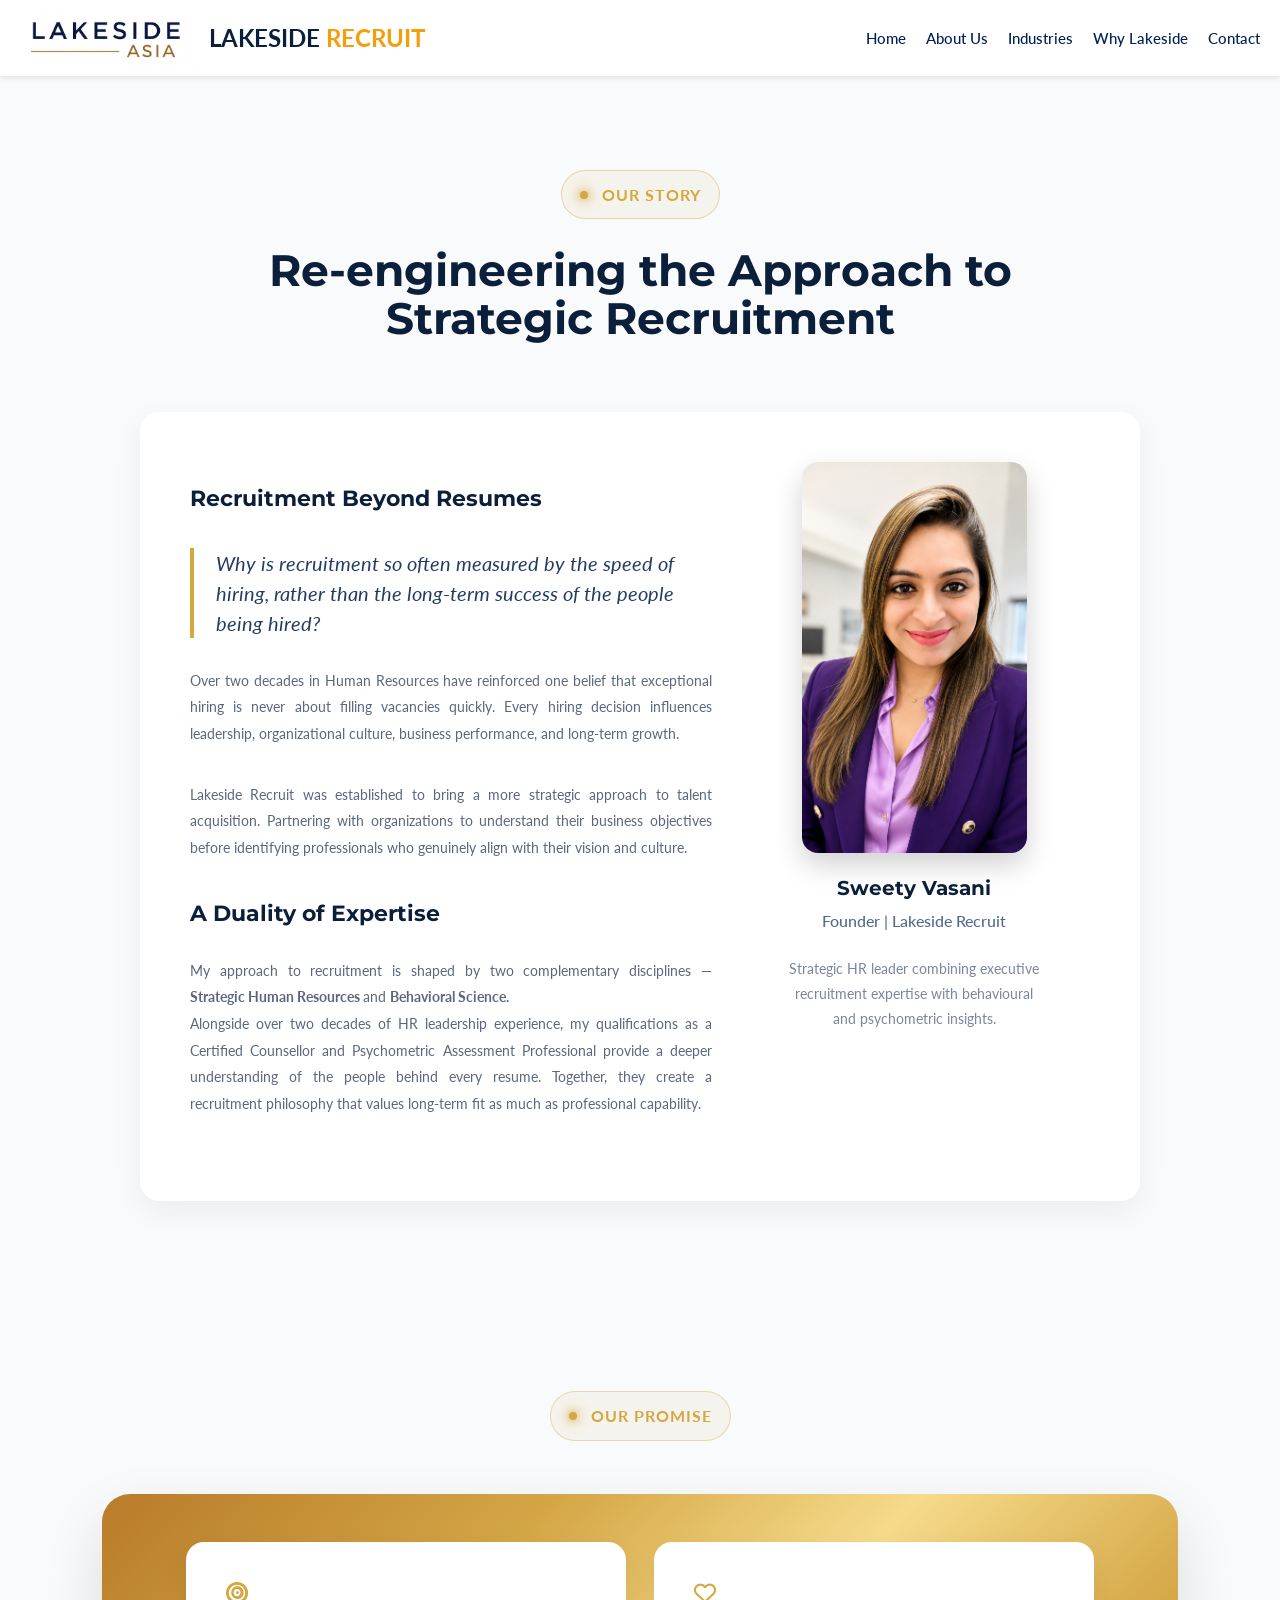
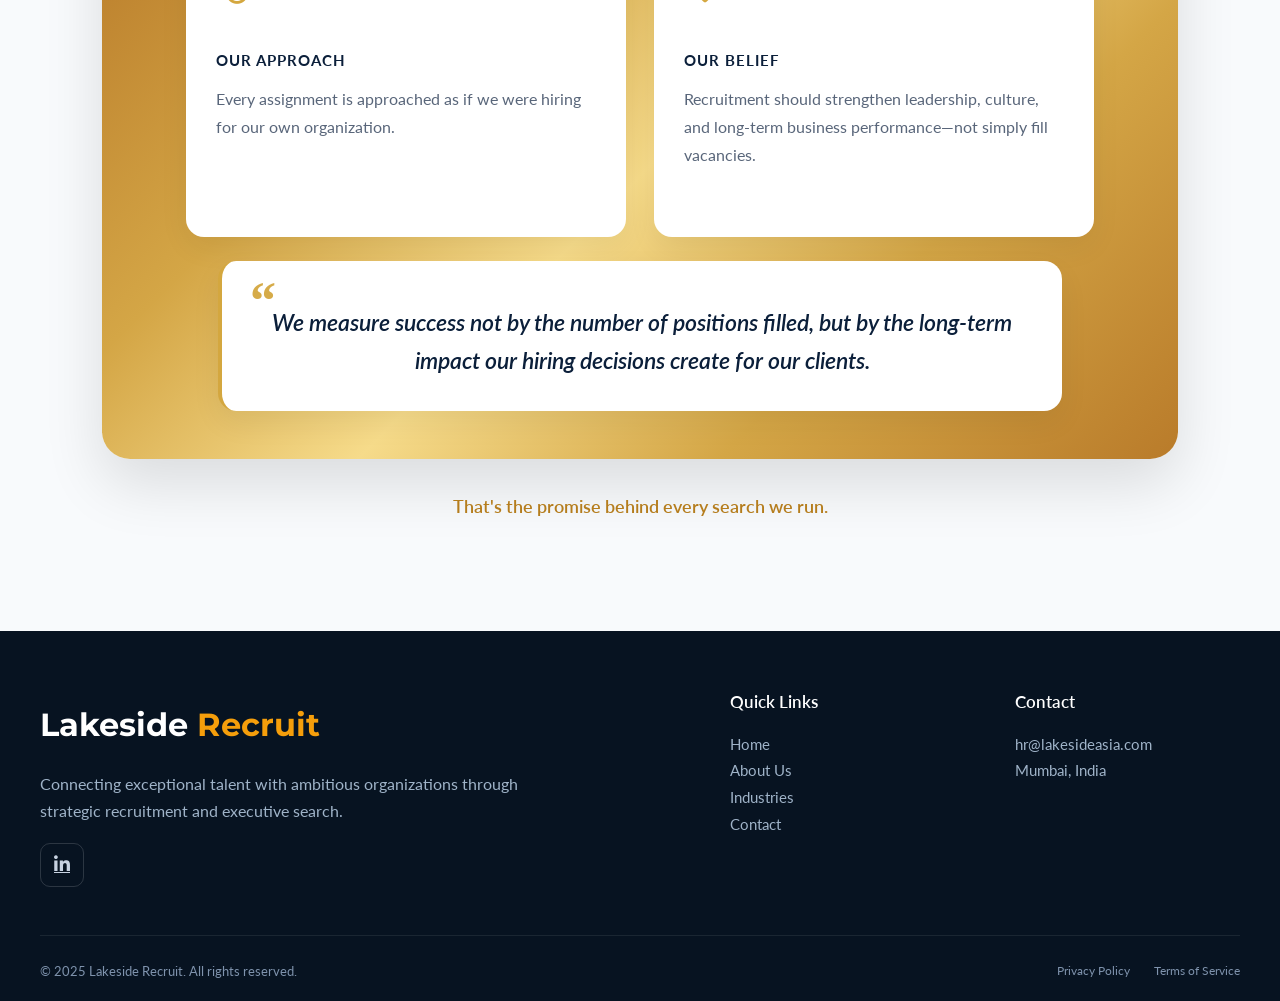
==== commit fd960449: "Update about.html" ====
--- a/about.html
+++ b/about.html
@@ -219,6 +219,8 @@
 
         <div class="promise-quote">
 
+           <span class="quote-icon">&ldquo;</span>
+
             <blockquote>
 
                 We measure success not by the number of positions filled,
--- a/assets/style.css
+++ b/assets/style.css
@@ -1862,15 +1862,32 @@
     width:100%;
     max-width:380px;
 
+  min-height:235px;
+
+  display:flex;
+    flex-direction:column;
+
     background:#fff;
 
     border-radius:18px;
 
-    padding:28px;
-
-    box-shadow:0 10px 30px rgba(0,0,0,.05);
+    padding:30px;
+
+    box-shadow:0 10px 30px rgba(0,0,0,.06);
 
     transition:.35s ease;
+
+}
+
+.promise-box p{
+
+    margin-top:auto;
+
+    color:#59667A;
+
+    font-size:1rem;
+
+    line-height:1.85;
 
 }
 
@@ -1935,13 +1952,35 @@
 
     border-radius:18px;
 
-    padding:32px 40px;
+    padding:42px 40px 32px;
 
     box-shadow:0 12px 30px rgba(0,0,0,.06);
 
   position:relative;
     margin-top:-6px;
 
+}
+
+.quote-icon{
+
+    position:absolute;
+
+    top:14px;
+    left:28px;
+
+    font-size:52px;
+
+    font-family:Georgia, serif;
+
+    font-weight:700;
+
+    color:#D4A73F;
+
+    line-height:1;
+
+    opacity:0.95;
+
+    user-select:none;
 }
 
 .promise-quote blockquote{
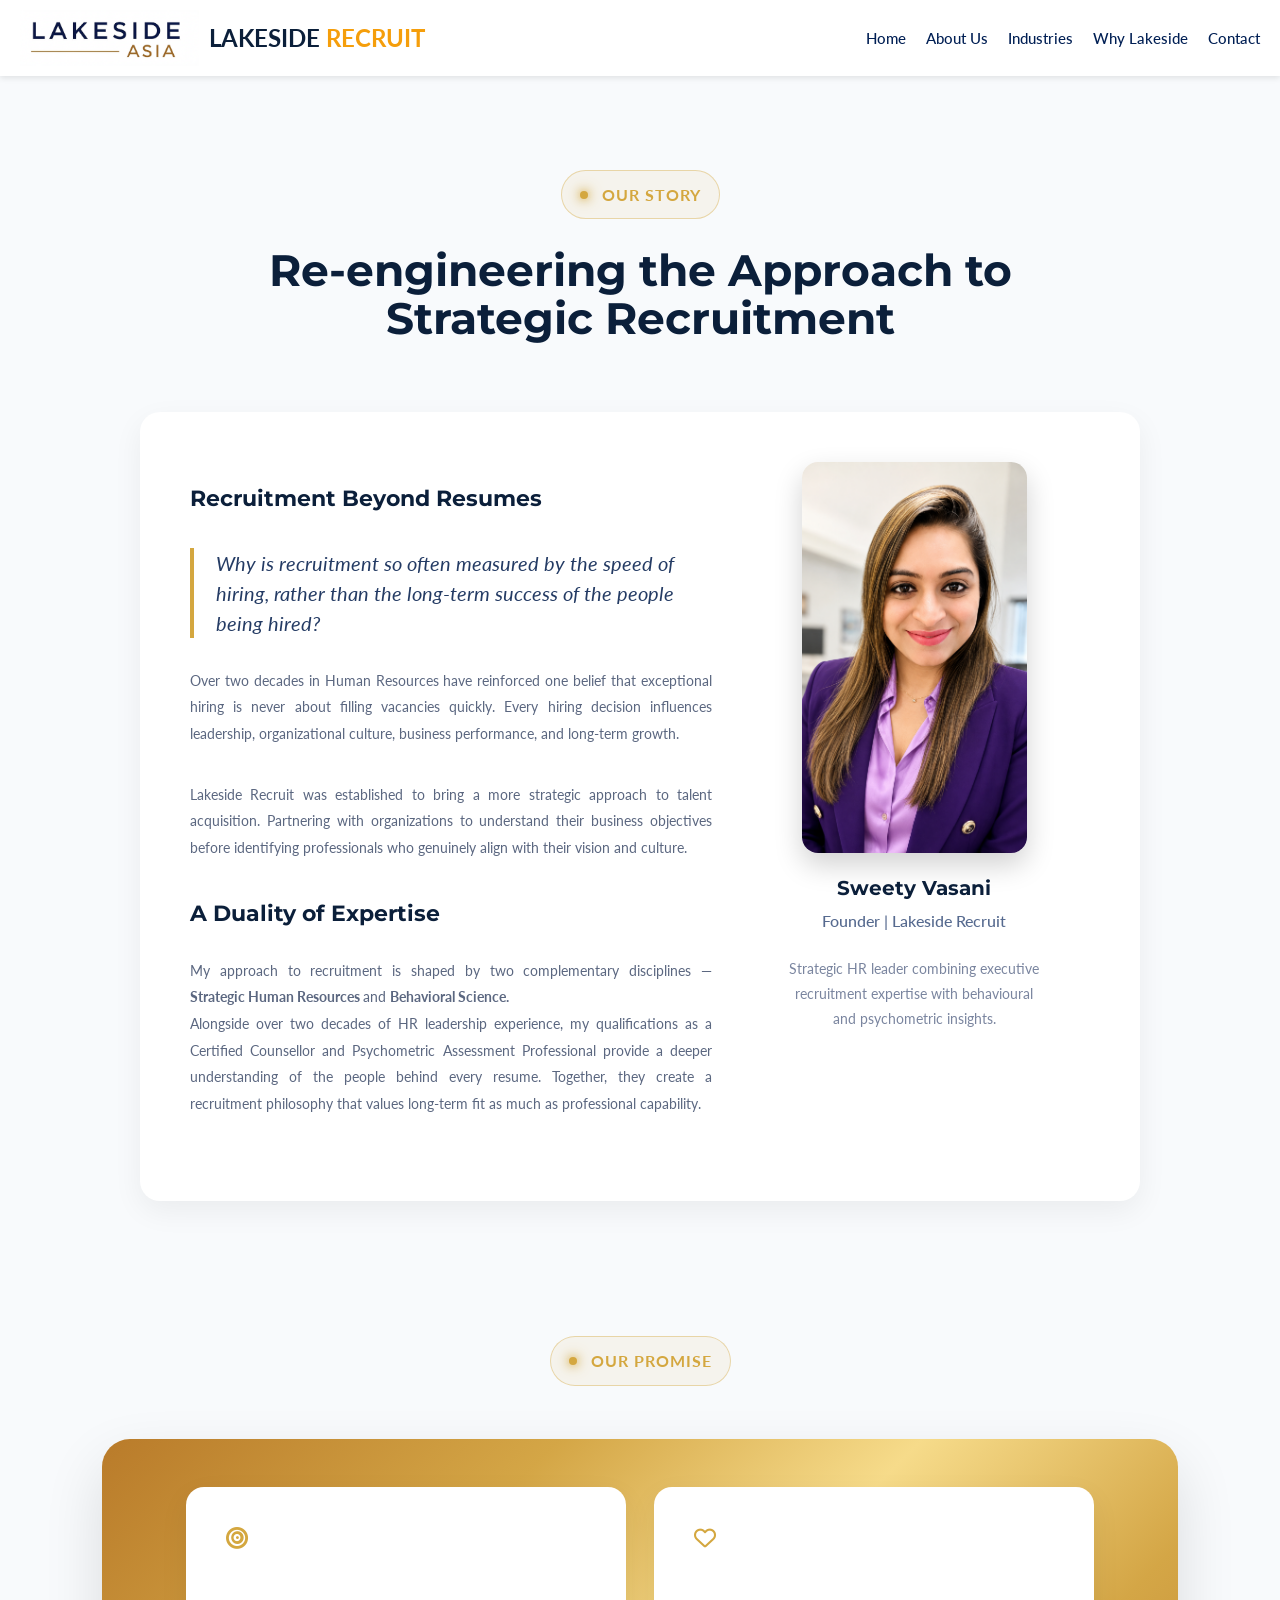
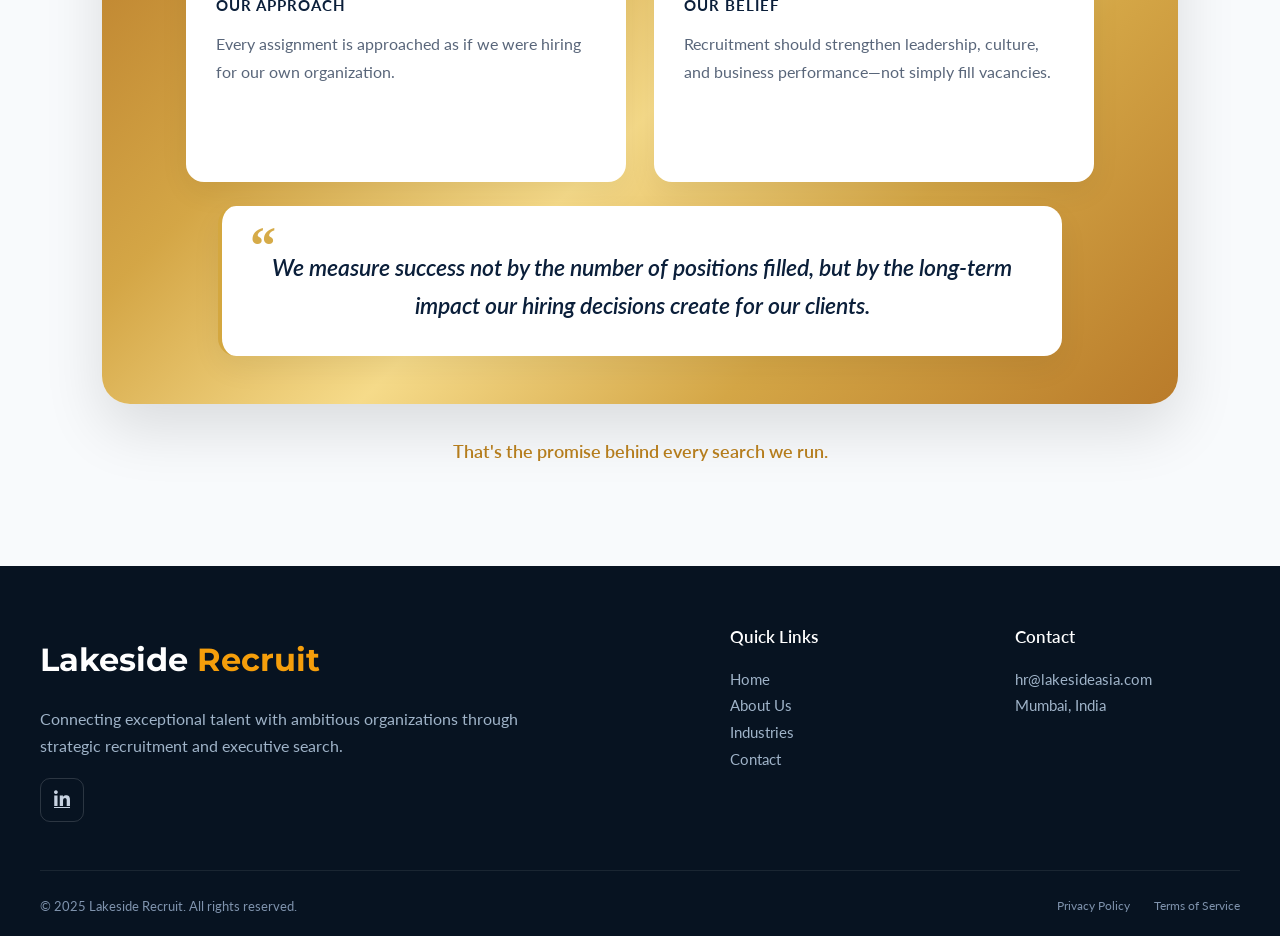
==== commit 517479fd: "Update about.html" ====
--- a/about.html
+++ b/about.html
@@ -209,7 +209,7 @@
                 <h4>OUR BELIEF</h4>
 
                 <p>
-                    Recruitment should strengthen leadership, culture, and long-term business performance—not simply fill vacancies.
+                    Recruitment should strengthen leadership, culture, and business performance—not simply fill vacancies.
                 </p>
 
             </div>
--- a/assets/style.css
+++ b/assets/style.css
@@ -1786,7 +1786,7 @@
 
 .about-promise{
 
-    padding:90px 20px;
+    padding:35px 20px 80px;
 
         background:#F8FAFC;
   }
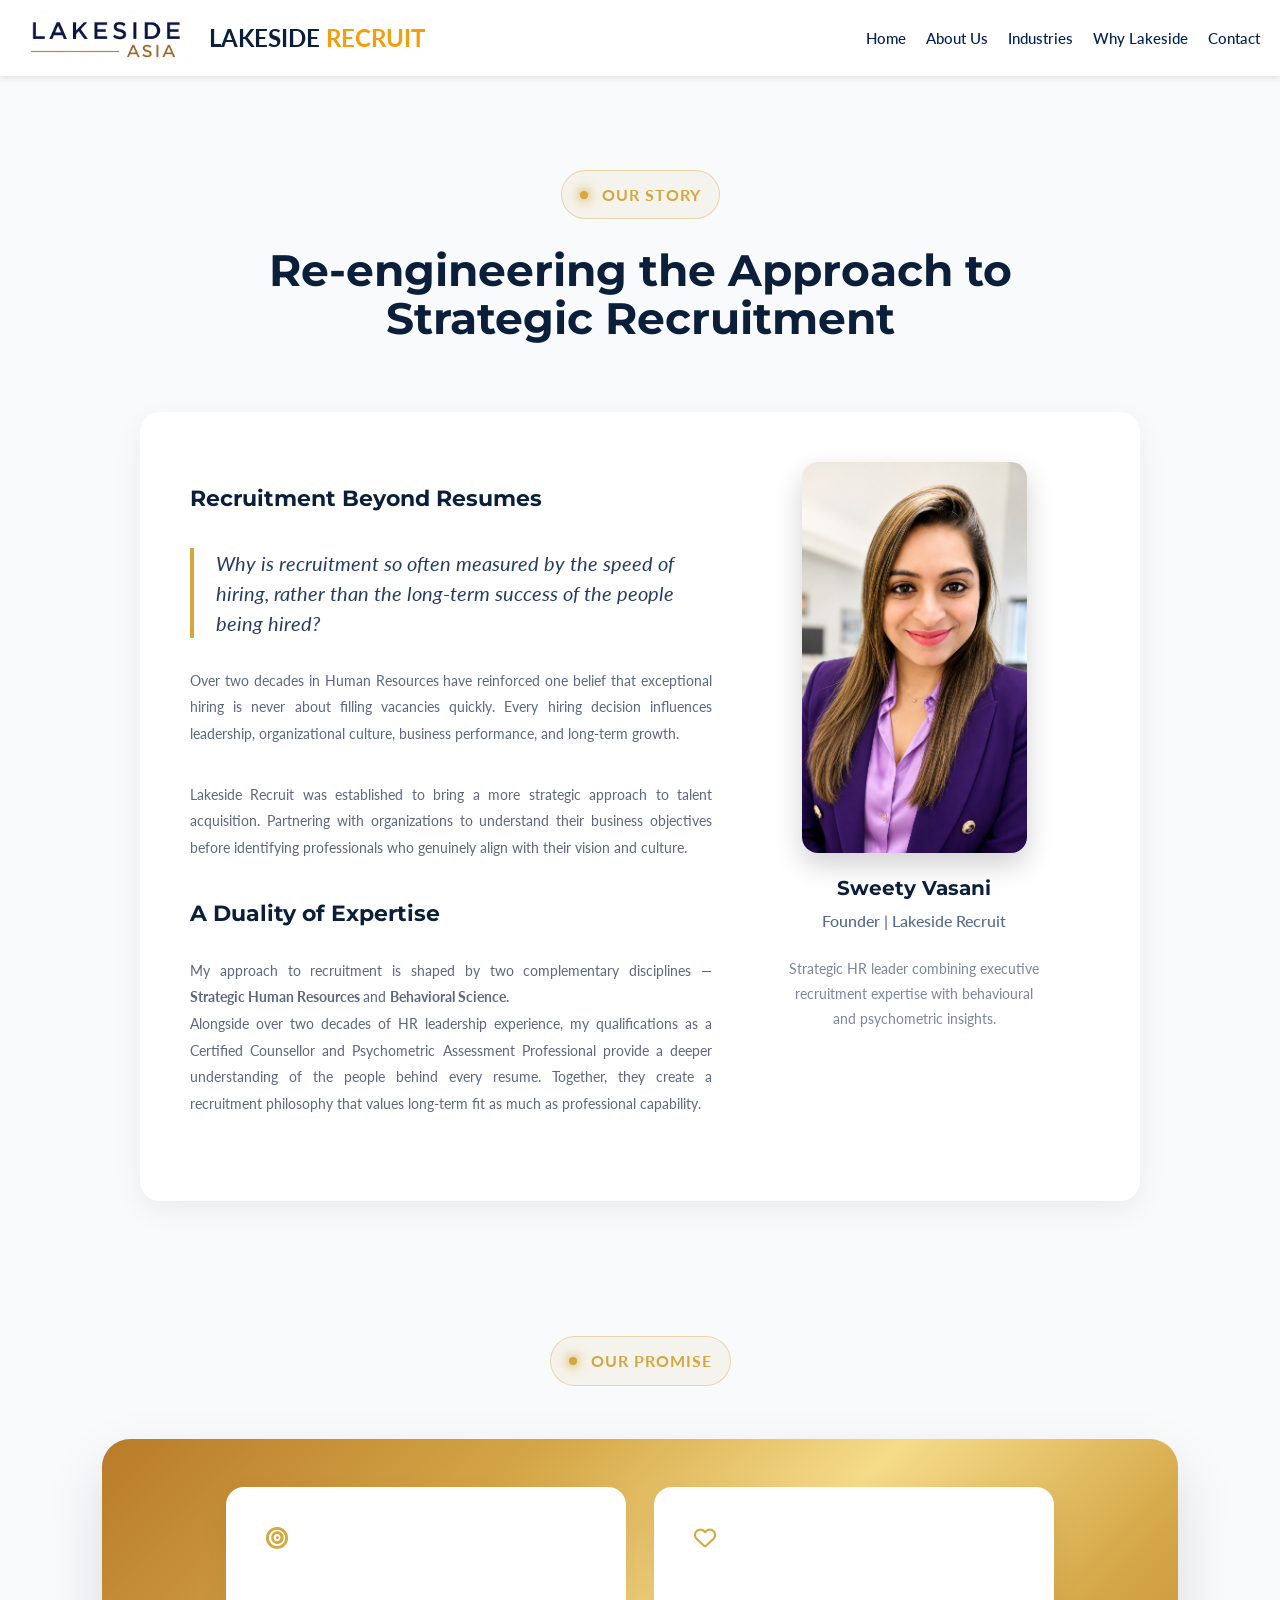
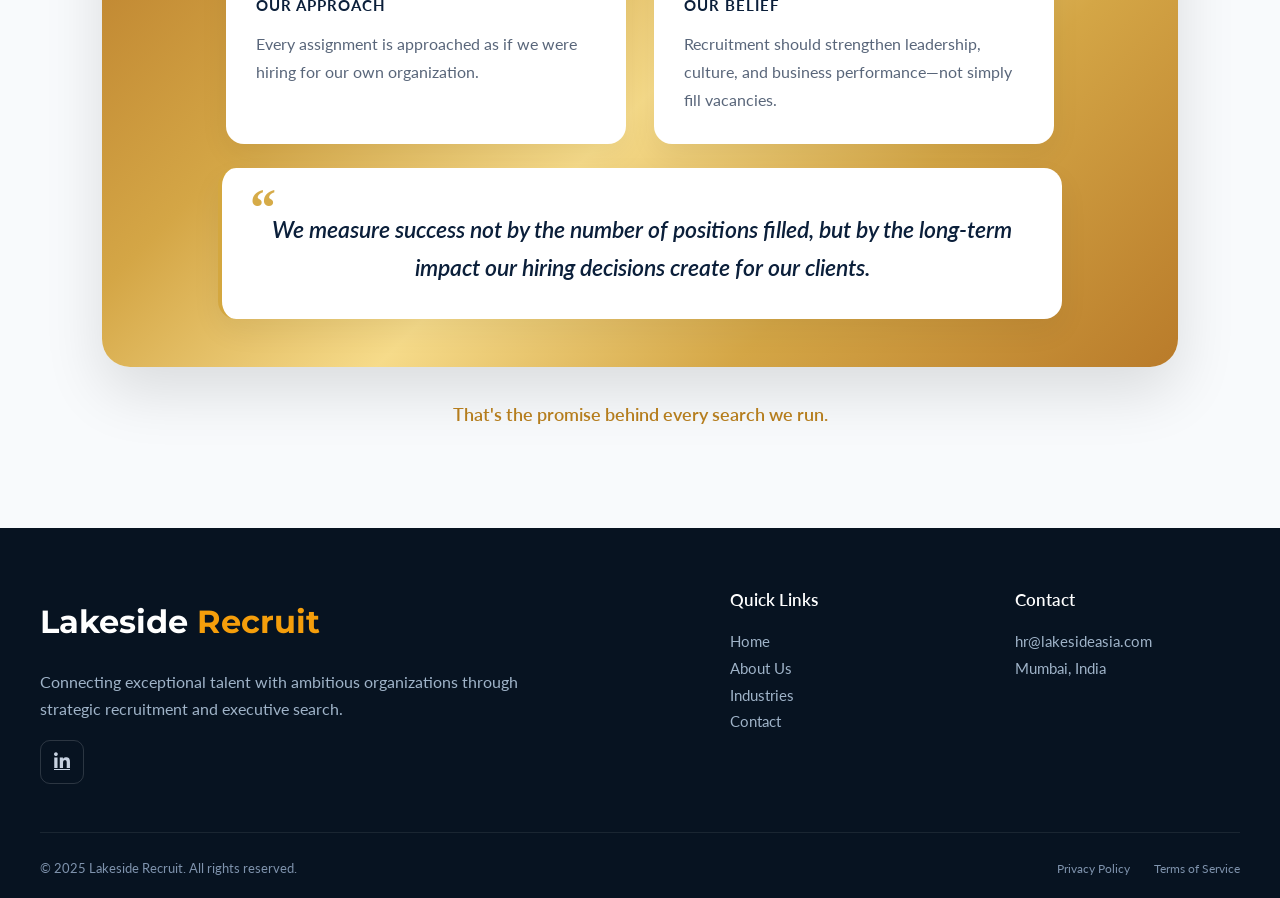
==== commit 5a3d6bb6: "Update about.html" ====
--- a/about.html
+++ b/about.html
@@ -32,7 +32,7 @@
   <link href="https://fonts.googleapis.com/css2?family=Lato:wght@300;400;700&family=Montserrat:wght@500;600;700&display=swap" rel="stylesheet">
 
    <link rel="stylesheet" href="https://cdnjs.cloudflare.com/ajax/libs/font-awesome/6.4.0/css/all.min.css">
-  <link rel="stylesheet" href="assets/style.css?" />
+  <link rel="stylesheet" href="assets/css/style.css?" />
 
   <!-- Smooth Scroll -->
   <style>
--- a/assets/css/style.css
+++ b/assets/css/style.css
@@ -0,0 +1,2285 @@
+/* ================== GLOBAL ================== */
+body {
+  margin: 0;
+  font-family: 'Lato', sans-serif;
+  color: #333;
+  line-height: 1.7;
+}
+
+/* Force hide hamburger on desktop */
+.menu-toggle {
+  display: none;
+}
+
+/* Headings & Brand Font */
+h1, h2, h3 {
+  font-family: 'Montserrat', sans-serif;  
+}
+
+.navbar-brand {
+  font-family: 'Montserrat', sans-serif;
+  font-weight: 700;
+  letter-spacing: 1px;
+  color: #0b1f3b;
+}
+
+html, body {
+  overflow-x: hidden;
+}
+
+/* ================== HEADER ================== */
+header {
+  position: fixed;          
+  top: 0;
+  left: 0;
+  width: 100%;
+  display: flex;
+  align-items: center;   /* keeps logo + text aligned vertically */
+  justify-content: space-between;   /* ✅ logo left, nav right */
+  background: #fff;        /* White background */
+  padding: 10px 20px;
+  z-index: 1000;
+  box-shadow: 0 2px 6px rgba(0,0,0,0.1); /* subtle shadow */
+  box-sizing: border-box;   /* ✅ include padding inside width */
+}
+
+/* Brand block (logo + text) */
+header .brand {
+  display: flex;
+  align-items: center;   /* ✅ keeps text vertically centered with logo */
+  text-decoration: none;
+  flex-shrink: 0;   /* ✅ logo never shrinks */
+}
+
+header img {
+  height: 64px;   /* mobile / default */
+  width: auto;
+}
+
+.brand-bold {
+    color: #0b1f3a;      /* Your existing navy */
+    font-weight: 700;
+}
+
+.brand-accent {
+    color: #f59e0b;      /* Same orange as footer */ 
+    font-weight: 700;
+}
+
+@media (min-width: 1024px) {
+  header img {
+    height: 56px; /* desktop */
+  }
+}
+
+header .brand-name {
+  font-size: 24px;
+  font-weight: 600;
+  color: #001F54;   /* Navy text */
+  margin-left: 10px;
+  white-space: nowrap;   /* ✅ keeps text on one line */
+}
+
+/* navigation menu */
+
+header nav {
+  flex: 1;               /* ✅ nav takes remaining space */
+  display: flex;
+  justify-content: flex-end; /* ✅ push items to the right */
+  min-width: 0;          /* ✅ allow shrinking */
+}
+
+header nav ul {
+  display: flex;
+  flex-wrap: wrap;       /* ✅ prevent overflow by wrapping */
+  list-style: none;
+  margin: 0;
+  padding: 0;
+}
+
+header nav ul li {
+  margin-left: 20px;
+  white-space: nowrap;   /* ✅ keep items on one line each */
+}
+
+header nav ul li a {
+  text-decoration: none;
+  font-size: 15px;  /* ✅ slightly smaller text */
+  font-weight: 500;
+  color: #001F54;   /* Navy text */
+  transition: color 0.3s ease, border-bottom 0.3s ease;
+}
+
+header nav ul li a:hover {
+  color: #14b8a6; /* ✅ Teal hover */
+  border-bottom: 2px solid #14b8a6; /* ✅ Teal underline */
+  padding-bottom: 2px;
+}
+
+/* Push page content down so it doesn’t hide under sticky nav */
+body {
+  padding-top: 70px; /* adjust depending on navbar height */
+}
+
+/* ================== MOBILE NAV + HERO TWEAKS (append only) ================== */
+
+/* mobile hamburger button (hidden on desktop) */
+.menu-toggle {
+  display: none;
+  background: none;
+  border: none;
+  font-size: 22px;
+  line-height: 1;
+  cursor: pointer;
+  padding: 8px;
+  color: #0a2540;
+  background: transparent;
+  border-radius: 6px;
+}
+
+/* mobile menu container (hidden by default) */
+.mobile-nav {
+  position: fixed;
+  left: 12px;
+  right: 12px;
+  top: 72px;
+  background: #fff;
+  border-radius: 12px;
+  box-shadow: 0 16px 40px rgba(0,0,0,0.12);
+  overflow: hidden;
+  max-height: 0;
+  opacity: 0;
+  transition: max-height .32s ease, opacity .24s ease;
+  z-index: 1500;
+}
+
+.mobile-nav.open {
+  max-height: 520px;
+  opacity: 1;
+}
+
+.mobile-nav ul {
+  list-style: none;
+  margin: 0;
+  padding: 12px;
+  display: flex;
+  flex-direction: column;
+  gap: 6px;
+}
+
+.mobile-nav a {
+  display: block;
+  padding: 12px 14px;
+  text-decoration: none;
+  color: #0a2540;
+  font-weight: 600;
+  border-radius: 8px;
+}
+
+.mobile-nav a:hover {
+  background: rgba(20,184,166,0.06);
+  color: #14b8a6;
+}
+
+/* Small-screen overrides */
+@media (max-width: 768px) {
+  .menu-toggle { display: block; }
+  header nav { display: none !important; }
+  header img { display: none; }
+    body { padding-top: 62px; }
+  .mobile-nav { top: 62px; left: 10px; right: 10px; }
+
+
+  /* Fix brand overflow on mobile */
+
+  header {
+    justify-content: space-between;
+    padding: 12px 18px;
+}
+  
+header .brand {
+  flex-shrink: 1;   /* allow brand to shrink */
+  min-width: 0;     /* prevent overflow in flex */
+  width: auto;
+}
+
+
+header .brand-name {
+  font-size: 26px;   /* smaller so full name fits */
+  margin-left: 0;
+  font-weight: 700;
+  white-space: nowrap;
+}
+
+.menu-toggle{
+    display:block;
+    position:absolute;
+    right:16px;
+    top:50%;
+    transform:translateY(-50%);
+
+    width:42px;
+    height:42px;
+
+    border:none;
+    background:none;
+
+    font-size:28px;
+    color:#0B1F3A;
+
+    cursor:pointer;
+
+    z-index:2000;
+}  
+}
+
+
+/* ===============================
+   Hero Section - Lakeside Recruit
+================================ */
+
+.recruit-hero {
+  position: relative;
+  background-color: #0B1F3A;
+  color: #ffffff;
+    display: flex;
+  padding-top: 60px;
+  padding-bottom: 80px;
+  overflow: hidden;
+      min-height: 70vh;
+    align-items: center;
+  justify-content: center;
+}
+
+/* Subtle grid overlay */
+.recruit-hero::before {
+  content: "";
+  position: absolute;
+  inset: 0;
+  background-image: 
+    linear-gradient(rgba(255,255,255,0.025) 1px, transparent 1px),
+    linear-gradient(90deg, rgba(255,255,255,0.04) 1px, transparent 1px);
+  background-size: 60px 60px;
+  pointer-events: none;
+}
+
+/* Soft blueprint texture overlay */
+.recruit-hero .hero-overlay {
+  position: absolute;
+  inset: 0;
+  background: radial-gradient(circle at 30% 40%, rgba(255,255,255,0.05), transparent 60%);
+  pointer-events: none;
+}
+
+.recruit-hero .hero-content {
+  position: relative;
+  max-width: 1200px;
+  width: 100%;
+    z-index: 2;
+margin-bottom: 0;
+  text-align: center;
+
+  display: flex;
+  flex-direction: column;
+  align-items: center;
+  
+  opacity: 0;
+  transform: translateY(25px);
+  animation: fadeUp 0.8s ease forwards;
+}
+
+@keyframes fadeUp {
+  to {
+    opacity: 1;
+    transform: translateY(0);
+  }
+}
+
+
+.recruit-hero .hero-eyebrow {
+  display: inline-flex;
+  align-items: center;
+  justify-content: center;
+  padding: 12px 22px;
+  border: 1px solid rgba(212,167,63,0.40);
+  border-radius: 999px;
+  background: rgba(212,167,63,0.08);
+  color: #d4a73f;
+    font-size: 18px;
+  font-weight: 700;
+  letter-spacing: 1px;
+    text-transform: uppercase;
+    margin-bottom: 12px;
+    box-shadow:
+    0 0 12px rgba(212,167,63,0.12),
+    0 0 24px rgba(212,167,63,0.05);
+
+  animation: eyebrowPulse 3s ease-in-out infinite;
+  }
+
+@keyframes eyebrowPulse {
+
+  0% {
+    box-shadow:
+      0 0 12px rgba(212,167,63,0.10),
+      0 0 24px rgba(212,167,63,0.04);
+  }
+
+  50% {
+    box-shadow:
+      0 0 20px rgba(212,167,63,0.25),
+      0 0 40px rgba(212,167,63,0.10);
+  }
+
+  100% {
+    box-shadow:
+      0 0 12px rgba(212,167,63,0.10),
+      0 0 24px rgba(212,167,63,0.04);
+  }
+}
+
+.eyebrow-dot {
+  width: 8px;
+  height: 8px;
+  border-radius: 50%;
+  background: #D4A73F;
+  margin-right: 10px;
+
+  box-shadow:
+    0 0 8px #D4A73F,
+    0 0 16px #D4A73F;
+
+  animation: dotPulse 2s ease-in-out infinite;
+}
+
+@keyframes dotPulse {
+  50% {
+    transform: scale(1.25);
+  }
+}
+
+.eyebrow-text {
+    display: inline-block;
+    animation: eyebrowFloat 3s ease-in-out infinite;
+}
+
+@keyframes eyebrowFloat {
+
+    0% {
+        transform: translateY(0px);
+    }
+
+    50% {
+        transform: translateY(-2px);
+    }
+
+    100% {
+        transform: translateY(0px);
+    }
+
+}
+
+.recruit-hero h1 {
+  font-size: 68px;
+  font-weight: 600;
+  line-height: 1.02;
+  margin-bottom: 20px;
+  letter-spacing: -1px;
+  max-width: 1100px;
+  text-align: center;
+  color: #F8F9FB;
+}
+
+.hero-accent {
+    color: #D4A73F;      /* Same orange as footer */ 
+  white-space: nowrap;
+  background: linear-gradient(
+        135deg,
+        #8F5B1E 0%,
+        #B67A2A 18%,
+        #D4A73F 38%,
+        #F2D48A 50%,
+        #D4A73F 62%,
+        #B67A2A 82%,
+        #8F5B1E 100%
+    );
+  
+-webkit-background-clip: text;
+    background-clip: text;
+    -webkit-text-fill-color: transparent;
+
+    font-weight: 800;
+}
+
+
+
+.recruit-hero h1 .hero-line {
+  display: block;
+  }
+
+.recruit-hero .hero-subtext {
+  font-size: 20px;
+  line-height: 1.8;
+  opacity: 0.9;
+  margin-bottom: 0px;
+  max-width: 850px;
+    text-align: center;
+  color: rgba(255,255,255,0.82);
+}
+
+.recruit-hero .hero-audience {
+  font-size: 15px;
+  opacity: 0.7;
+  margin-bottom: 42px;
+}
+
+.hero-tagline {
+  font-size: 24px;
+  font-weight: 600;
+  color: #f59e0b;
+  margin: 12px 0 18px;
+  line-height: 1.3;
+  text-align: center;
+}
+
+/* Buttons */
+.recruit-hero .hero-buttons {
+  display: flex;
+  justify-content: center;
+   margin-top: 32px;
+}
+
+@media (max-width: 768px) {
+  .hero-buttons {
+    flex-direction: column;
+    align-items: flex-start;
+  }
+}
+
+.recruit-hero .btn-primary {
+  background: linear-gradient(
+135deg,
+#7a4d22 0%,
+#a56a2a 25%,
+#d39a4d 50%,
+#e9c27a 70%,
+#a56a2a 100%
+);
+  
+  color: #0B1F3A;
+  padding: 18px 42px;
+  border-radius: 8px;
+  text-decoration: none;
+  font-weight: 600;
+  transition: all 0.35s ease;
+  border: 1px solid rgba(255,255,255,0.12);
+  
+    box-shadow:
+      0 12px 24px rgba(165,106,42,0.30),
+      inset 0 1px 1px rgba(255,255,255,0.20);
+  
+   position: relative;
+  overflow: hidden;
+}
+
+.recruit-hero .btn-primary::after {
+  content: "";
+  position: absolute;
+  inset: 1px;
+
+  border-radius: 7px;
+
+  background: linear-gradient(
+      to bottom,
+      rgba(255,255,255,0.15),
+      transparent 35%
+  );
+
+  pointer-events: none;
+}
+
+.recruit-hero .btn-primary:hover {
+  box-shadow:
+      0 14px 30px rgba(212,167,63,0.35),
+      0 0 24px rgba(212,167,63,0.18);
+  transform: translateY(-3px);
+}
+
+.recruit-hero .btn-primary::before {
+  content: "";
+
+  position: absolute;
+
+  top: 0;
+  left: -100%;
+
+  width: 100%;
+  height: 100%;
+
+  background: linear-gradient(
+      120deg,
+      transparent,
+      rgba(255,255,255,0.25),
+      transparent
+  );
+
+  transition: all 0.8s ease;
+}
+
+.recruit-hero .btn-primary:hover::before {
+  left: 100%;
+}
+
+
+/* Gradient divider */
+.recruit-hero .hero-divider {
+  position: absolute;
+  bottom: 0;
+  left: 0;
+  width: 100%;
+  height: 3px;
+  background: linear-gradient(90deg, #2bb673, #d4a73f, #2c7be5);
+}
+
+/* Responsive */
+@media (max-width: 768px) {
+
+    .recruit-hero{
+        min-height: auto;
+        padding: 90px 24px 70px;
+    }
+
+    .recruit-hero .hero-content{
+        max-width:100%;
+    }
+
+    .recruit-hero .hero-eyebrow{
+
+        padding:12px 18px;
+        font-size:15px;
+        line-height:1.4;
+
+        max-width:340px;
+        width:100%;
+        justify-content:center;
+
+        margin-bottom:24px;
+    }
+
+    .recruit-hero h1{
+
+        font-size:34px;
+        line-height:1.08;
+
+        margin-bottom:22px;
+
+        letter-spacing:-0.5px;
+    }
+
+    .recruit-hero .hero-subtext{
+
+        font-size:14px;
+        line-height:1.7;
+
+        max-width:100%;
+
+        margin-bottom:0;
+    }
+
+    .hero-tagline{
+
+        font-size:20px;
+        line-height:1.4;
+
+        margin:16px 0;
+    }
+
+    .recruit-hero .hero-buttons{
+
+        width: 100%;
+    display: flex;
+    justify-content: center;
+    margin-top: 30px;
+      margin-top:30px;
+    }
+
+    .recruit-hero .btn-primary{
+         width: auto;
+    min-width: 280px;
+    max-width: 320px;
+    padding: 16px 28px;
+    text-align: center;
+    }
+
+}
+
+/* =================================
+   RECRUITMENT HIGHLIGHTS
+================================= */
+
+.recruit-highlights {
+    background: #ffffff;
+    padding: 45px 20px 55px;
+}
+
+.highlights-grid {
+    max-width: 1150px;
+    margin: 0 auto;
+
+    display: grid;
+    grid-template-columns: repeat(5, 1fr);
+    gap: 18px;
+}
+
+.highlight-card {
+    background: #ffffff;
+
+    border: 2px solid #3f56cc;
+
+    border-radius: 12px;
+
+    padding: 24px 18px;
+
+    text-align: center;
+
+    transition: all 0.3s ease;
+
+    box-shadow:
+        0 6px 14px rgba(0,0,0,0.05);
+}
+
+.highlight-card:hover {
+    transform: translateY(-5px);
+
+    box-shadow:
+        0 15px 28px rgba(0,0,0,0.10);
+}
+
+.highlight-icon {
+    margin-bottom: 16px;
+}
+
+.highlight-icon i {
+    font-size: 30px;
+    color: #7f89f0;
+}
+
+.highlight-card h3 {
+    margin: 0 0 4px;
+
+    font-size: 18px;
+    font-weight: 700;
+
+    color: #222;
+    line-height: 1.3;
+}
+
+.highlight-card .highlight-title {
+  font-size: 18px;
+    font-weight: 700;
+       margin: 13px 0 17px;
+   line-height: 1.2;
+}
+
+.highlight-card .highlight-number {
+    font-size: 34px !important;
+    font-weight: 800;
+    line-height: 1;
+}
+
+.highlight-card p {
+    margin: 0;
+
+    font-size: 15px;
+    color: #555;
+
+    line-height: 1.4;
+}
+
+@media (max-width: 992px) {
+
+    .highlights-grid {
+        grid-template-columns: repeat(2, 1fr);
+    }
+
+}
+
+@media (max-width: 576px) {
+
+    .highlights-grid {
+        grid-template-columns: 1fr;
+    }
+
+}
+
+
+/* ===============================
+WHY LAKESIDE RECRUIT
+================================ */
+
+.why-recruit {
+background: #F8FAFC;
+padding: 70px 20px 90px;
+}
+
+.why-recruit .container {
+max-width: 1200px;
+margin: 0 auto;
+text-align: center;
+}
+
+.why-recruit .section-eyebrow {
+  display: inline-flex;
+  align-items: center;
+  justify-content: center;
+  gap: 4px;
+
+  padding: 10px 18px;
+
+  border: 1px solid rgba(212,167,63,0.40);
+  border-radius: 999px;
+
+   background: rgba(212,167,63,0.08);
+
+  color: #D4A73F;
+
+  font-size: 16px;
+  font-weight: 700;
+  letter-spacing: 1px;
+  text-transform: uppercase;
+
+  margin-bottom: 8px;
+}
+
+.eyebrow-dot {
+  width: 8px;
+  height: 8px;
+
+  background: #D4A73F;
+  border-radius: 50%;
+
+  display: inline-block;
+  flex-shrink: 0;
+
+  animation: pulseGold 2s infinite;
+}
+
+@keyframes pulseGold {
+
+  0% {
+    transform: scale(1);
+    box-shadow: 0 0 0 0 rgba(212, 167, 63, 0.7);
+  }
+
+  70% {
+    transform: scale(1.15);
+    box-shadow: 0 0 0 8px rgba(212, 167, 63, 0);
+  }
+
+  100% {
+    transform: scale(1);
+    box-shadow: 0 0 0 0 rgba(212, 167, 63, 0);
+  }
+
+}
+
+.why-recruit h2 {
+font-size: 44px;
+line-height: 1.1;
+color: #0B1F3A;
+margin-bottom: 30px;
+max-width: 900px;
+margin-left: auto;
+margin-right: auto;
+}
+
+.section-intro {
+max-width: 900px;
+margin: 0 auto 35px;
+font-size: 18px;
+line-height: 1.8;
+color: #555;
+}
+
+.recruit-pillars {
+display: grid;
+grid-template-columns: repeat(3, 1fr);
+gap: 24px;
+}
+
+.pillar-card {
+background: #ffffff;
+border: 1px solid rgba(11,31,58,0.08);
+border-radius: 14px;
+padding: 32px 28px;
+transition: all 0.3s ease;
+}
+
+.pillar-card:hover {
+transform: translateY(-8px);
+box-shadow: 0 20px 40px rgba(11,31,58,0.08);
+}
+
+.pillar-card h3 {
+color: #0B1F3A;
+margin-bottom: 18px;
+font-size: 24px;
+}
+
+.pillar-card p {
+color: #666;
+line-height: 1.8;
+font-size: 16px;
+  text-align: left
+}
+
+.pillar-line {
+    width: 50px;
+    height: 3px;
+    background: #D4A73F;
+    margin: 0 auto 25px;
+    border-radius: 3px;
+}
+
+.pillar-card::before {
+    width: 60px;
+}
+
+/* Mobile */
+
+@media (max-width: 768px) {
+
+.why-recruit {
+padding: 80px 20px;
+}
+
+.why-recruit h2 {
+font-size: 32px;
+}
+
+ .why-recruit .pillar-card p {
+   text-align: center
+ }
+
+.recruit-pillars {
+grid-template-columns: 1fr;
+}
+
+}
+
+
+/* ===============================
+   INDUSTRIES WE SERVE
+================================ */
+
+.industries-section {
+    background: #0B1F3A;
+    padding: 100px 20px;
+}
+
+.industries-section .container {
+    max-width: 1300px;
+    margin: 0 auto;
+  text-align: center;
+}
+
+.industries-section .section-eyebrow {
+  display: inline-flex;
+  align-items: center;
+  justify-content: center;
+  gap: 4px;
+
+  padding: 10px 18px;
+
+  border: 1px solid rgba(212,167,63,0.40);
+  border-radius: 999px;
+
+   background: rgba(212,167,63,0.08);
+
+  color: #D4A73F;
+
+  font-size: 16px;
+  font-weight: 700;
+  letter-spacing: 1px;
+  text-transform: uppercase;
+
+  margin-bottom: 8px;
+}
+
+.industries-section h2 {
+    text-align: center;
+    color: #ffffff;
+    font-size: 40px;
+    line-height: 1.15;
+    margin-bottom: 24px;
+    max-width: 900px;
+    margin-left: auto;
+    margin-right: auto;
+}
+
+.industries-section .section-intro {
+    text-align: center;
+    color: rgba(255,255,255,0.82);
+    max-width: 850px;
+    margin: 0 auto 60px;
+    font-size: 17px;
+    line-height: 1.8;
+}
+
+
+.industry-grid {
+    display: grid;
+    grid-template-columns: repeat(4, 1fr);
+    gap: 24px;
+}
+
+.industry-card {
+    position: relative;
+    height: 230px;
+    overflow: hidden;
+    border-radius: 14px;
+    cursor: pointer;
+  border: 1px solid rgba(255,255,255,.08);
+    box-shadow: 0 10px 25px rgba(0,0,0,.18);
+  transition: all .4s ease;
+}
+
+.industry-card img {
+    width: 100%;
+    height: 100%;
+    object-fit: cover;
+    display: block;
+    transition: transform .6s ease;
+}
+
+.industry-overlay {
+    position: absolute;
+    inset: 0;
+
+    background: linear-gradient(
+        to top,
+        rgba(0,0,0,.78) 0%,
+        rgba(0,0,0,.35) 45%,
+        rgba(0,0,0,.15) 100%
+    );
+
+    display: flex;
+    align-items: flex-end;
+    justify-content: center;
+padding-bottom: 28px;
+    padding: 20px;
+    text-align: center;
+
+    transition: all .4s ease;
+}
+
+.industry-overlay h3 {
+    color: #fff;
+    font-size: 22px;
+    line-height: 1.15;
+    font-weight: 700;
+    margin: 0;
+}
+
+.industry-card:hover img {
+    transform: scale(1.08);
+}
+
+.industry-card:hover {
+    transform: translateY(-6px);
+  border-color: rgba(212,167,63,.45);
+}
+
+.industry-card:hover .industry-overlay {
+    background: linear-gradient(
+        to top,
+        rgba(11,31,58,.90),
+        rgba(11,31,58,.45)
+    );
+}
+
+@media (max-width: 992px) {
+
+    .industry-grid {
+        grid-template-columns: repeat(2, 1fr);
+    }
+
+}
+
+@media (max-width: 768px) {
+
+    .industries-section {
+        padding: 80px 20px;
+    }
+
+    .industries-section h2 {
+        font-size: 32px;
+    }
+
+    .industry-grid {
+        grid-template-columns: 1fr;
+    }
+
+}
+
+
+/* ===============================
+   HIRING SOLUTIONS
+================================ */
+
+.solutions-section {
+    background: #ffffff;
+    padding: 100px 20px;
+}
+
+.solutions-section .container {
+    max-width: 1200px;
+    margin: 0 auto;
+  text-align: center;
+}
+
+.solutions-section .section-eyebrow {
+  display: inline-flex;
+  align-items: center;
+  justify-content: center;
+  gap: 4px;
+
+  padding: 10px 18px;
+
+  border: 1px solid rgba(212,167,63,0.40);
+  border-radius: 999px;
+
+   background: rgba(212,167,63,0.08);
+
+  color: #D4A73F;
+
+  font-size: 16px;
+  font-weight: 700;
+  letter-spacing: 1px;
+  text-transform: uppercase;
+
+  margin-bottom: 8px;
+  }
+
+.solutions-section h2 {
+    text-align: center;
+    color: #0B1F3A;
+    font-size: 44px;
+    line-height: 1.15;
+    margin-bottom: 40px;
+}
+
+.solutions-grid {
+    display: grid;
+    grid-template-columns: repeat(4, 1fr);
+    gap: 24px;
+}
+
+.solution-content {
+    display: flex;
+    flex-direction: column;
+    gap: 10px;
+}
+
+.solution-card {
+    background: #ffffff;
+    border: 1px solid #e5e7eb;
+    border-radius: 14px;
+
+    padding: 28px 24px;
+
+    min-height: 85px;
+
+    transition: all 0.3s ease;
+
+    display: flex;
+        align-items: flex-start;
+    justify-content: center;
+}
+
+.solution-card i {
+    font-size: 18px;
+    color: #D4A73F;
+    margin-bottom: 14px;
+}
+
+.solution-card h3 {
+    color: #0B1F3A;
+    font-size: 20px;
+    line-height: 1.35;
+    margin: 0;
+    font-weight: 600;
+}
+
+.solution-card:hover {
+    transform: translateY(-6px);
+
+  background: #ffffff;
+border-color: #D4A73F;
+
+        box-shadow:
+        0 15px 35px rgba(0,0,0,0.08);
+}
+
+/* Tablet */
+
+@media (max-width: 992px) {
+
+    .solutions-grid {
+        grid-template-columns: repeat(2, 1fr);
+    }
+
+}
+
+/* Mobile */
+
+@media (max-width: 768px) {
+
+    .solutions-section {
+        padding: 80px 20px;
+    }
+
+    .solutions-section h2 {
+        font-size: 32px;
+    }
+
+    .solutions-grid {
+        grid-template-columns: 1fr;
+    }
+
+}
+
+/* ===============================
+   HOW WE WORK
+================================ */
+
+.process-section {
+    background: #0B1F3A;
+    padding: 90px 20px;
+}
+
+.process-section .container {
+    max-width: 1300px;
+    margin: 0 auto;
+  text-align: center;
+}
+
+.process-section .section-eyebrow {
+  display: inline-flex;
+  align-items: center;
+  justify-content: center;
+  gap: 4px;
+
+  padding: 10px 18px;
+
+  border: 1px solid rgba(212,167,63,0.40);
+  border-radius: 999px;
+
+   background: rgba(212,167,63,0.08);
+
+  color: #D4A73F;
+
+  font-size: 16px;
+  font-weight: 700;
+  letter-spacing: 1px;
+  text-transform: uppercase;
+
+  margin-bottom: 8px;
+  }
+
+.process-section h2 {
+    text-align: center;
+    color: #ffffff;
+    font-size: 38px;
+    line-height: 1.15;
+    margin-bottom: 60px;
+  font-weight: 700;
+}
+
+.process-timeline {
+    display: flex;
+    align-items: center;
+    justify-content: center;
+}
+
+.timeline-step {
+    text-align: center;
+    min-width: 140px;
+}
+
+.timeline-number {
+    width: 38px;
+    height: 38px;
+    margin: 0 auto 8px;
+
+    border-radius: 50%;
+
+    background: rgba(255,255,255,0.08);
+
+    color: #D4A73F;
+
+    display: flex;
+    align-items: center;
+    justify-content: center;
+
+    font-weight: 900;
+    font-size: 17px;
+}
+
+.timeline-step h3 {
+    color: #ffffff;
+    font-size: 18px;
+    line-height: 1.4;
+    font-weight: 600;
+    margin: 0;
+}
+
+.timeline-line {
+    flex: 1;
+    max-width: 90px;
+    height: 2px;
+    background: rgba(212,167,63,0.35);
+}
+
+
+/* Tablet */
+
+@media (max-width: 992px) {
+
+    .process-timeline {
+        flex-wrap: wrap;
+        gap: 25px;
+    }
+
+    .timeline-line {
+        display: none;
+    }
+
+}
+
+/* Mobile */
+
+@media (max-width: 768px) {
+
+    .process-section h2 {
+        font-size: 32px;
+    }
+
+    .timeline-step {
+        min-width: 120px;
+    }
+
+    .timeline-step h3 {
+        font-size: 16px;
+    }
+
+
+
+}
+
+
+/* =================================
+   Contact Section
+================================= */
+
+.contact-section {
+    background: #f8f8f7;
+    padding: 100px 20px;
+    text-align: center;
+}
+
+.contact-section .section-tag {
+ display: inline-flex;
+  align-items: center;
+  justify-content: center;
+  gap: 4px;
+
+  padding: 10px 18px;
+
+  border: 1px solid rgba(212,167,63,0.40);
+  border-radius: 999px;
+
+   background: rgba(212,167,63,0.08);
+
+  color: #D4A73F;
+
+  font-size: 16px;
+  font-weight: 700;
+  letter-spacing: 1px;
+  text-transform: uppercase;
+
+  margin-bottom: 8px;
+  }
+
+.contact-section h2 {
+    font-size: 44px;
+    font-weight: 700;
+    color: #0B1F3A;
+    line-height: 1.1;
+    margin-bottom: 24px;
+}
+
+.contact-intro {
+    max-width: 900px;
+    margin: 0 auto 50px;
+    font-size: 18px;
+    line-height: 1.8;
+    color: #4b5563;
+}
+
+/* Card */
+
+.contact-card {
+    max-width: 800px;
+    margin: 0 auto;
+
+    background: #ffffff;
+
+    border: 1px solid #e5e7eb;
+    border-radius: 18px;
+
+    padding: 35px;
+
+    box-shadow: 0 10px 30px rgba(11,31,58,0.05);
+}
+
+/* Form */
+
+.contact-form {
+    width: 100%;
+}
+
+.form-grid {
+    display: grid;
+    grid-template-columns: repeat(2, minmax(0, 1fr));
+    gap: 20px;
+    margin-bottom: 24px;
+}
+
+.form-group {
+    text-align: left;
+}
+
+.form-group label {
+    display: block;
+    font-size: 13px;
+    font-weight: 700;
+    letter-spacing: 0.5px;
+    color: #0B1F3A;
+    text-transform: uppercase;
+    margin-bottom: 8px;
+}
+
+.contact-form input,
+.contact-form textarea {
+    width: 100%;
+    border: 1px solid #d1d5db;
+    border-radius: 10px;
+  box-sizing: border-box;
+
+    padding: 16px 18px;
+
+    font-size: 15px;
+    font-family: inherit;
+
+    transition: all 0.3s ease;
+}
+
+.contact-form input:focus,
+.contact-form textarea:focus {
+    border-color: #d4a73f;
+    outline: none;
+}
+
+.contact-form textarea {
+    min-height: 100px;
+    resize: vertical;
+}
+
+/* Consent */
+
+.consent-box {
+    display: flex;
+    align-items: flex-start;
+    gap: 12px;
+
+    margin-top: 20px;
+    margin-bottom: 28px;
+
+    text-align: left;
+}
+
+.consent-box input {
+    margin-top: 4px;
+    width: auto;
+}
+
+.consent-box label {
+    font-size: 14px;
+    line-height: 1.7;
+    color: #6b7280;
+}
+
+.consent-box a {
+    color: #d4a73f;
+    text-decoration: none;
+    font-weight: 600;
+}
+
+/* Button */
+
+.contact-btn {
+    background: #d4a73f;
+    color: #ffffff;
+
+    border: none;
+    border-radius: 10px;
+
+    padding: 16px 40px;
+
+    font-size: 18px;
+    font-weight: 600;
+
+    cursor: pointer;
+    transition: 0.3s ease;
+}
+
+.contact-btn:hover {
+    background: #bf932f;
+}
+
+/* Email */
+
+.contact-email {
+    margin-top: 24px;
+    font-size: 14px;
+    color: #6b7280;
+}
+
+.contact-email a {
+    color: #0B1F3A;
+    font-weight: 600;
+    text-decoration: none;
+}
+
+.contact-email a:hover {
+    color: #d4a73f;
+}
+
+/* Mobile */
+
+@media (max-width: 768px) {
+
+    .contact-section h2 {
+        font-size: 32px;
+    }
+
+    .form-grid {
+        grid-template-columns: 1fr;
+    }
+
+    .contact-card {
+        padding: 28px;
+    }
+
+    .contact-btn {
+        width: 100%;
+    }
+}
+
+
+/*==================================
+        ABOUT STORY
+===================================*/
+
+.about-story{
+
+    padding:100px 20px;
+
+    background:#F8FAFC;
+
+}
+
+.about-story .container{
+
+    max-width:1000px;
+
+    margin:auto;
+
+    text-align:center;
+
+}
+
+.about-story .section-eyebrow {
+  display: inline-flex;
+  align-items: center;
+  justify-content: center;
+  gap: 4px;
+
+  padding: 10px 18px;
+
+  border: 1px solid rgba(212,167,63,0.40);
+  border-radius: 999px;
+
+   background: rgba(212,167,63,0.08);
+
+  color: #D4A73F;
+
+  font-size: 16px;
+  font-weight: 700;
+  letter-spacing: 1px;
+  text-transform: uppercase;
+
+  margin-bottom: 8px;
+}
+
+
+.about-story h1{
+
+    font-size:44px;
+  font-weight: 700;
+
+    line-height:1.08;
+
+    color:#0B1F3A;
+
+    margin:20px auto 70px;
+
+    max-width:850px;
+
+}
+
+.story-card{
+
+    background:#fff;
+
+    border-radius:20px;
+
+    padding:50px;
+
+    display:grid;
+
+    grid-template-columns:58% 42%;
+
+    gap:70px;
+
+    box-shadow:
+
+    0 10px 30px rgba(0,0,0,.06);
+
+}
+
+.story-content{
+
+    text-align:left;
+
+}
+
+.story-content h2{
+
+    color:#0B1F3A;
+
+    font-size:22px;
+
+    margin-bottom:25px;
+  font-weight: 700;
+
+}
+
+.story-content blockquote{
+
+    border-left:4px solid #D4A73F;
+
+
+    padding-left:22px;
+
+    margin:30px 0;
+
+    font-style:italic;
+
+    font-size:20px;
+
+    line-height:1.5;
+
+    color:#243B64;
+
+}
+
+.story-content p{
+
+    color:#5B6780;
+
+    font-size:14px;
+
+    line-height:1.9;
+
+    margin-bottom:34px;
+  text-align: justify;
+
+}
+
+.founder-card{
+
+    text-align:center;
+  width:70%;
+
+}
+
+.founder-card img{
+
+    width:85%;
+  max-width:350px;
+
+    border-radius:16px;
+   height: auto;
+    
+    box-shadow:
+
+    0 12px 28px rgba(0,0,0,.18);
+
+}
+
+.founder-card h3{
+
+    margin-top:10px;
+  margin-bottom:2px;
+
+    color:#0B1F3A;
+
+    font-size:20px;
+
+}
+
+.founder-card span{
+
+    display:block;
+
+    margin-top:0;
+ margin-bottom:18px;
+  
+    color:#566A8F;
+
+    font-weight:500;
+
+}
+
+.founder-card p{
+
+    margin-top:22px;
+
+    color:#7A859F;
+
+    line-height:1.8;
+
+    font-size:14px;
+
+}
+
+/* =====================================
+   About Us - Mobile
+===================================== */
+
+@media (max-width:768px){
+
+.about-story{
+
+    padding:70px 20px;
+
+}
+
+.about-story h1{
+
+    font-size:34px;
+    line-height:1.08;
+    margin:20px auto 50px;
+
+}
+
+.story-card{
+
+    display:flex;
+    flex-direction:column;
+
+    padding:30px 24px;
+
+    gap:40px;
+
+}
+
+.founder-card{
+
+    width:100%;
+    order:-1;
+
+}
+
+.founder-card img{
+
+    width:180px;
+    max-width:180px;
+
+}
+
+.founder-card h3{
+
+    margin-top:18px;
+    font-size:28px;
+
+}
+
+.founder-card span{
+
+    font-size:18px;
+
+}
+
+.founder-card p{
+
+    max-width:100%;
+    margin-top:18px;
+
+    text-align:center;
+
+}
+
+.story-content{
+
+    text-align:left;
+
+}
+
+.story-content h2{
+
+    font-size:28px;
+line-height:1.35;
+    margin-bottom:20px;
+  font-weight:700;
+}
+
+.story-content blockquote{
+
+    font-size:22px;
+  line-height:1.65;
+
+    padding-left:18px;
+max-width:100%;
+    margin:24px 0;
+  border-left:3px solid #D4A73F;
+
+}
+
+.story-content p{
+
+    text-align:left;
+
+    font-size:17px;
+
+    line-height:1.9;
+
+}
+
+}
+
+/* ==========================================
+   ABOUT - OUR PROMISE
+========================================== */
+
+.about-promise{
+
+    padding:35px 20px 80px;
+
+        background:#F8FAFC;
+  }
+
+.promise-panel{
+
+    max-width:980px;
+
+    margin:0 auto;
+
+    padding:48px;
+
+    border-radius:28px;
+
+    background:
+linear-gradient(
+135deg,
+#B97B2A 0%,
+#D4A646 28%,
+#F6DB8A 50%,
+#D4A646 72%,
+#B97B2A 100%
+);
+
+    box-shadow:
+        0 25px 60px rgba(0,0,0,.12);
+
+}
+
+.promise-header{
+
+    display:flex;
+    justify-content:center;
+    margin-bottom:45px;
+
+}
+
+.about-promise .section-eyebrow {
+  display: inline-flex;
+  align-items: center;
+  justify-content: center;
+  gap: 4px;
+
+  padding: 10px 18px;
+
+  border: 1px solid rgba(212,167,63,0.40);
+  border-radius: 999px;
+
+   background: rgba(212,167,63,0.08);
+
+  color: #D4A73F;
+
+  font-size: 16px;
+  font-weight: 700;
+  letter-spacing: 1px;
+  text-transform: uppercase;
+
+  margin-bottom: 8px;
+}
+
+.promise-grid{
+
+    display:flex;
+  justify-content:center;
+        gap:28px;
+  flex-wrap:wrap;
+    margin-bottom:30px;
+
+}
+
+.promise-box{
+
+    width:100%;
+    max-width:340px;
+
+  min-height:180px;
+
+  display:flex;
+    flex-direction:column;
+
+    background:#fff;
+
+    border-radius:18px;
+
+    padding:30px;
+
+    box-shadow:0 10px 30px rgba(0,0,0,.06);
+
+    transition:.35s ease;
+
+}
+
+.promise-box p{
+
+    margin-top:auto;
+
+    color:#59667A;
+
+    font-size:1rem;
+
+    line-height:1.85;
+
+}
+
+.promise-box:hover{
+
+    transform:translateY(-5px);
+
+    box-shadow:0 20px 40px rgba(0,0,0,.08);
+
+}
+
+.promise-icon{
+
+    width:42px;
+    height:42px;
+
+    display:flex;
+    align-items:center;
+    justify-content:center;
+
+    color:#D4A73F;
+
+    font-size:22px;
+
+    margin-bottom:14px;
+
+}
+
+.promise-box h4{
+
+    font-size:15px;
+
+    letter-spacing:1px;
+
+    font-weight:700;
+
+    color:#0B1F3A;
+
+    margin-bottom:12px;
+
+}
+
+.promise-box p{
+
+    color:#59667A;
+
+    font-size:1rem;
+
+    line-height:1.75;
+  margin:0;
+
+}
+
+.promise-quote{
+
+    max-width:760px;
+    margin:28px auto 0;
+
+    background:#FFFFFF;
+
+    border-left:4px solid #D4A73F;
+
+    border-radius:18px;
+
+    padding:42px 40px 32px;
+
+    box-shadow:0 12px 30px rgba(0,0,0,.06);
+
+  position:relative;
+    margin-top:-6px;
+
+}
+
+.quote-icon{
+
+    position:absolute;
+
+    top:14px;
+    left:28px;
+
+    font-size:52px;
+
+    font-family:Georgia, serif;
+
+    font-weight:700;
+
+    color:#D4A73F;
+
+    line-height:1;
+
+    opacity:0.95;
+
+    user-select:none;
+}
+
+.promise-quote blockquote{
+
+    margin:0;
+
+    font-size:1.45rem;
+
+    line-height:1.65;
+
+    font-style:italic;
+
+    font-weight:600;
+
+    color:#0B1F3A;
+
+    text-align:center;
+
+}
+
+.promise-ending{
+
+  margin-top:32px;
+
+    text-align:center;
+
+    font-size:1.15rem;
+
+    color:#B57D1D;
+
+    font-weight:600;
+
+}
+
+/* ==========================================
+   OUR PROMISE - MOBILE
+========================================== */
+
+@media(max-width:768px){
+
+    .promise-grid{
+
+        flex-direction:column;
+        align-items:center;
+
+    }
+
+    .promise-box{
+
+        max-width:100%;
+
+    }
+
+    .promise-box h4{
+
+        font-size:14px;
+
+    }
+
+    .promise-box p{
+
+        font-size:.95rem;
+
+    }
+
+  .promise-panel{
+
+    padding:26px;
+
+}
+
+   .promise-quote{
+
+        max-width:100%;
+
+        padding:24px;
+
+        margin:24px auto 30px;
+
+    }
+
+   .promise-quote blockquote{
+
+        font-size:1.15rem;
+
+        line-height:1.6;
+
+    }
+
+    .promise-ending{
+
+        font-size:1rem;
+
+    }
+
+}
+
+
+
+/* ===========================
+   Footer
+=========================== */
+
+.footer {
+    background: #071321;
+     padding: 35px 0 18px;
+    color: #9fb3c8;
+}
+
+.footer .container{
+    max-width:1200px;
+    margin:0 auto;
+    padding:0 32px;
+}
+
+.footer-content {
+    display: grid;
+    grid-template-columns: 2.8fr 1fr 1fr;
+    gap: 60px;
+    align-items: flex-start;
+}
+
+.footer h3 {
+    color: #ffffff;
+    font-size: 2rem;
+    margin-bottom: 18px;
+    font-weight: 700;
+}
+
+.footer h3 span {
+    color: #f59e0b;   /* Recruit Accent */
+}
+
+.footer h4 {
+    color: #ffffff;
+    font-size: 1.05rem;
+    margin-bottom: 14px;
+    font-weight: 600;
+}
+
+.footer p {
+    line-height: 1.8;
+    margin-bottom: 12px;
+    color: #9fb3c8;
+}
+
+.footer-brand p {
+    line-height: 1.7;
+    max-width: 520px;
+}
+
+.footer-links ul {
+    list-style: none;
+    padding: 0;
+       margin: 0;
+}
+
+.footer-links li {
+    margin: 0;
+}
+
+.footer-links a {
+    color: #9fb3c8;
+    display: block;
+   padding: 4px 0;
+  font-size: 15px;
+    text-decoration: none;
+    transition: 0.3s;
+  line-height: 1.25;
+}
+
+.footer-links a:hover {
+    color: #ffffff;
+}
+
+.footer-social {
+    display: flex;
+    gap: 12px;
+    margin-top: 18px;
+}
+
+.footer-social a {
+    width: 42px;
+    height: 42px;
+    border: 1px solid rgba(255,255,255,0.15);
+    border-radius: 10px;
+    display: flex;
+    align-items: center;
+    justify-content: center;
+    color: #c7d2e1;
+    font-size: 18px;
+    transition: all .3s ease;
+}
+
+.footer-social a:hover {
+    background: #f59e0b;
+    color: #071321;
+    border-color: #f59e0b;
+}
+
+.footer-contact ul {
+    list-style: none;
+    margin: 0;
+    padding: 0;
+}
+
+.footer-contact li {
+    margin: 0;
+}
+
+.footer-contact a {
+    display: block;
+    padding: 4px 0;
+    font-size: 15px;
+    line-height: 1.25;
+    color: #9fb3c8;
+    text-decoration: none;
+    transition: color .3s ease;
+}
+
+.footer-contact a:hover {
+    color: #ffffff;
+}
+
+.footer-contact span {
+    display: block;
+    padding: 4px 0;
+    font-size: 15px;
+    line-height: 1.25;
+    color: #9fb3c8;
+}
+
+
+/* Bottom Footer */
+
+.footer-bottom {
+    display: flex;
+    justify-content: space-between;
+    align-items: center;
+  margin-top: 48px;
+    padding-top:24px;
+    border-top:1px solid rgba(255,255,255,.08);
+}
+
+.footer-bottom p {
+    margin: 0;
+    font-size: 13px;
+    color: #7f93ad;
+}
+
+.footer-bottom-links {
+    display: flex;
+    gap: 24px;
+}
+
+.footer-bottom-links a {
+    text-decoration: none;
+    color: #7f93ad;
+    font-size: 12px;
+    transition: color .3s ease;
+}
+
+.footer-bottom-links a:hover {
+    color: #ffffff;
+}
+
+/* Responsive */
+
+@media (max-width:900px){
+
+    .footer-bottom{
+        flex-direction:column;
+        gap:18px;
+        text-align:center;
+      
+    }
+
+}
+
+@media (max-width:900px) {
+
+    .footer-content {
+        grid-template-columns: 1fr;
+        gap: 36px;
+    }
+
+}
+
+@media (max-width: 768px) {
+  .footer-content {
+    grid-template-columns: 1fr;
+        gap: 32px;
+}
+  .footer-social a {
+    width: 46px;
+    height: 46px;
+    font-size: 20px;
+}
+  .footer-links a {
+    padding: 2px 0;
+}
+}
